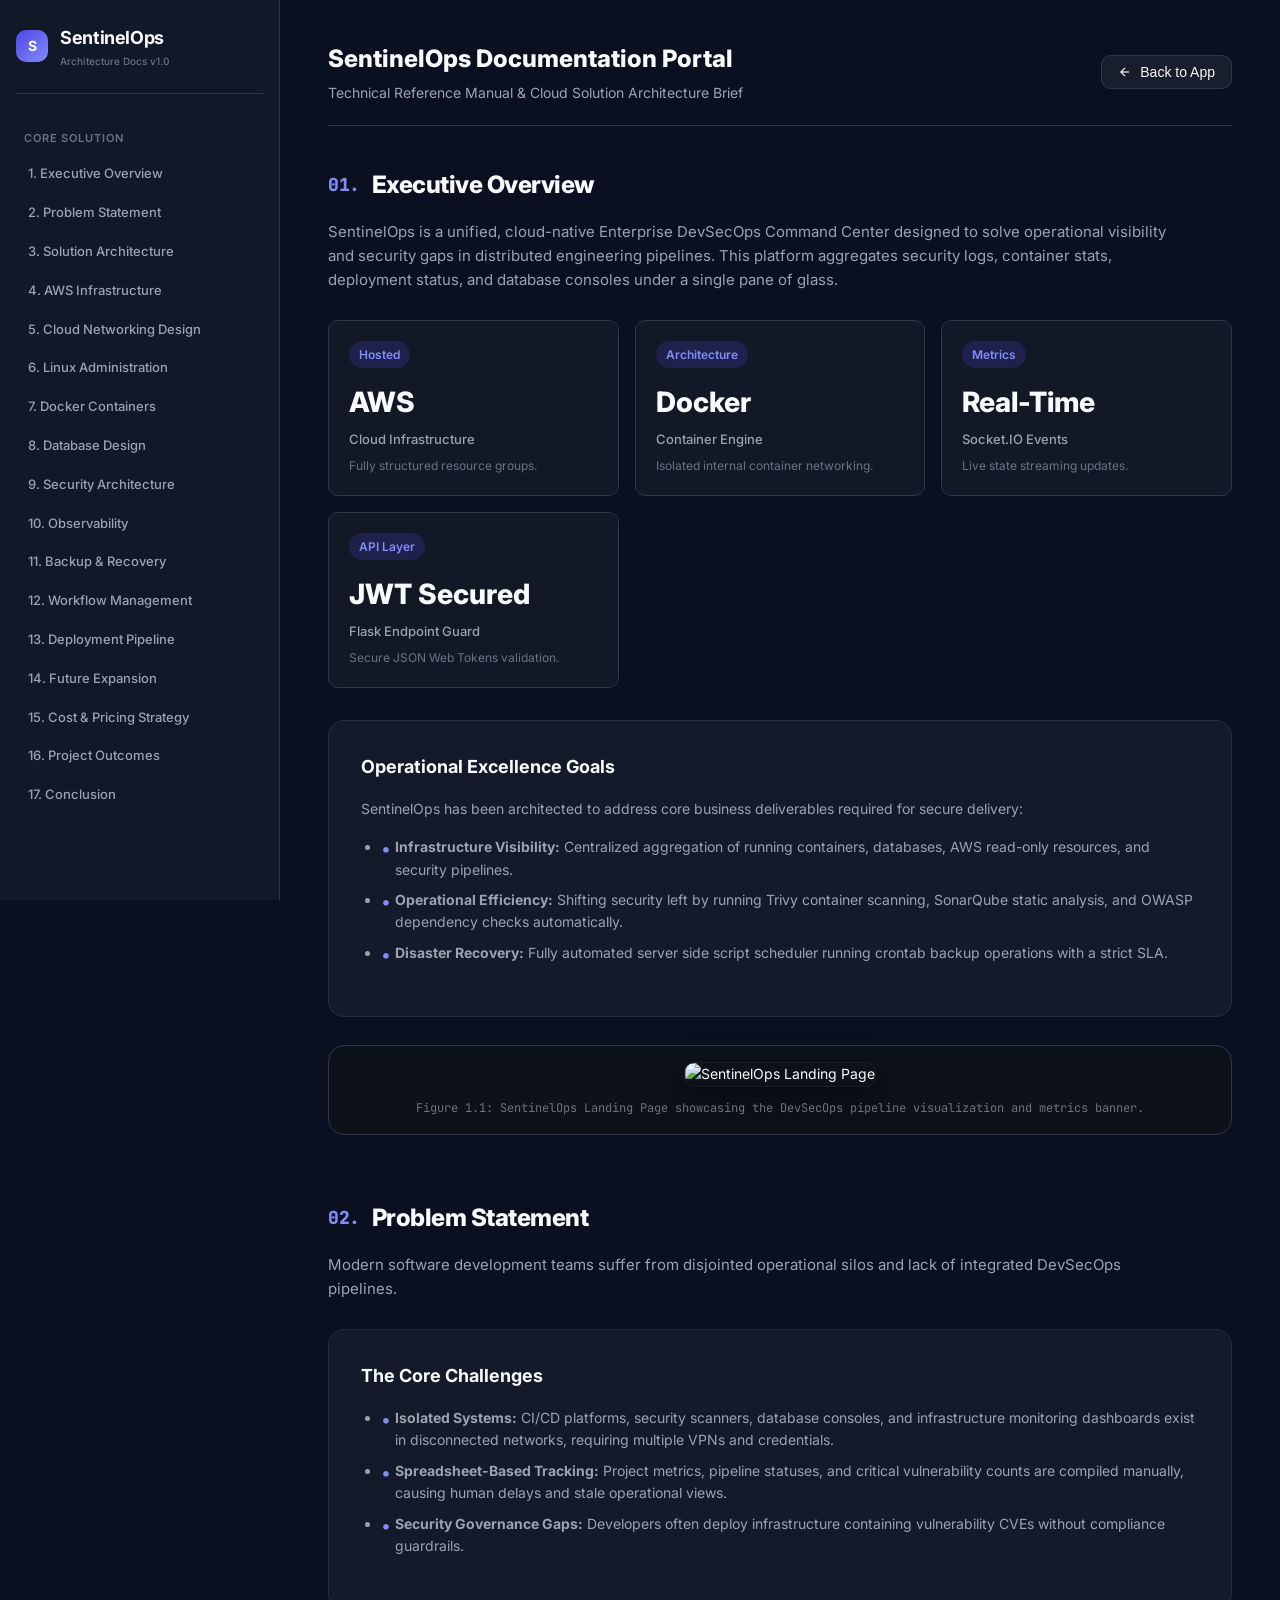
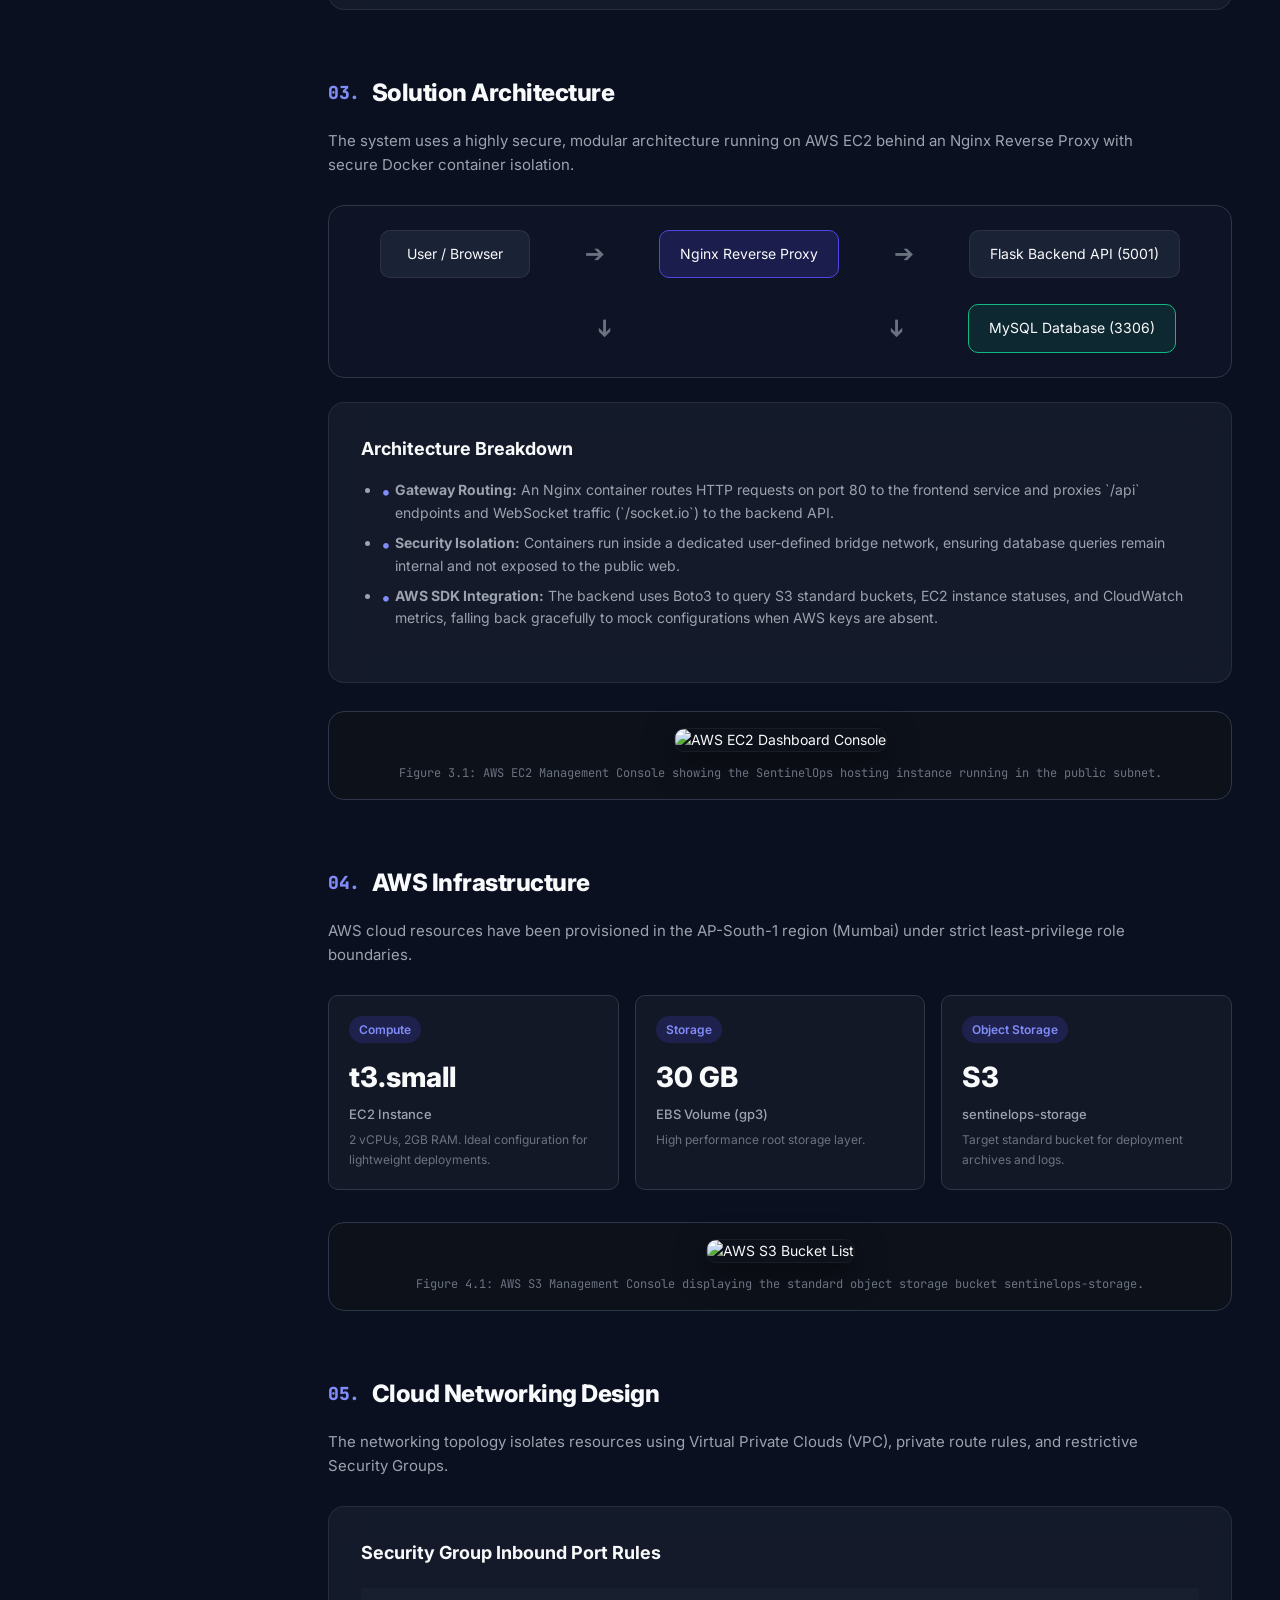
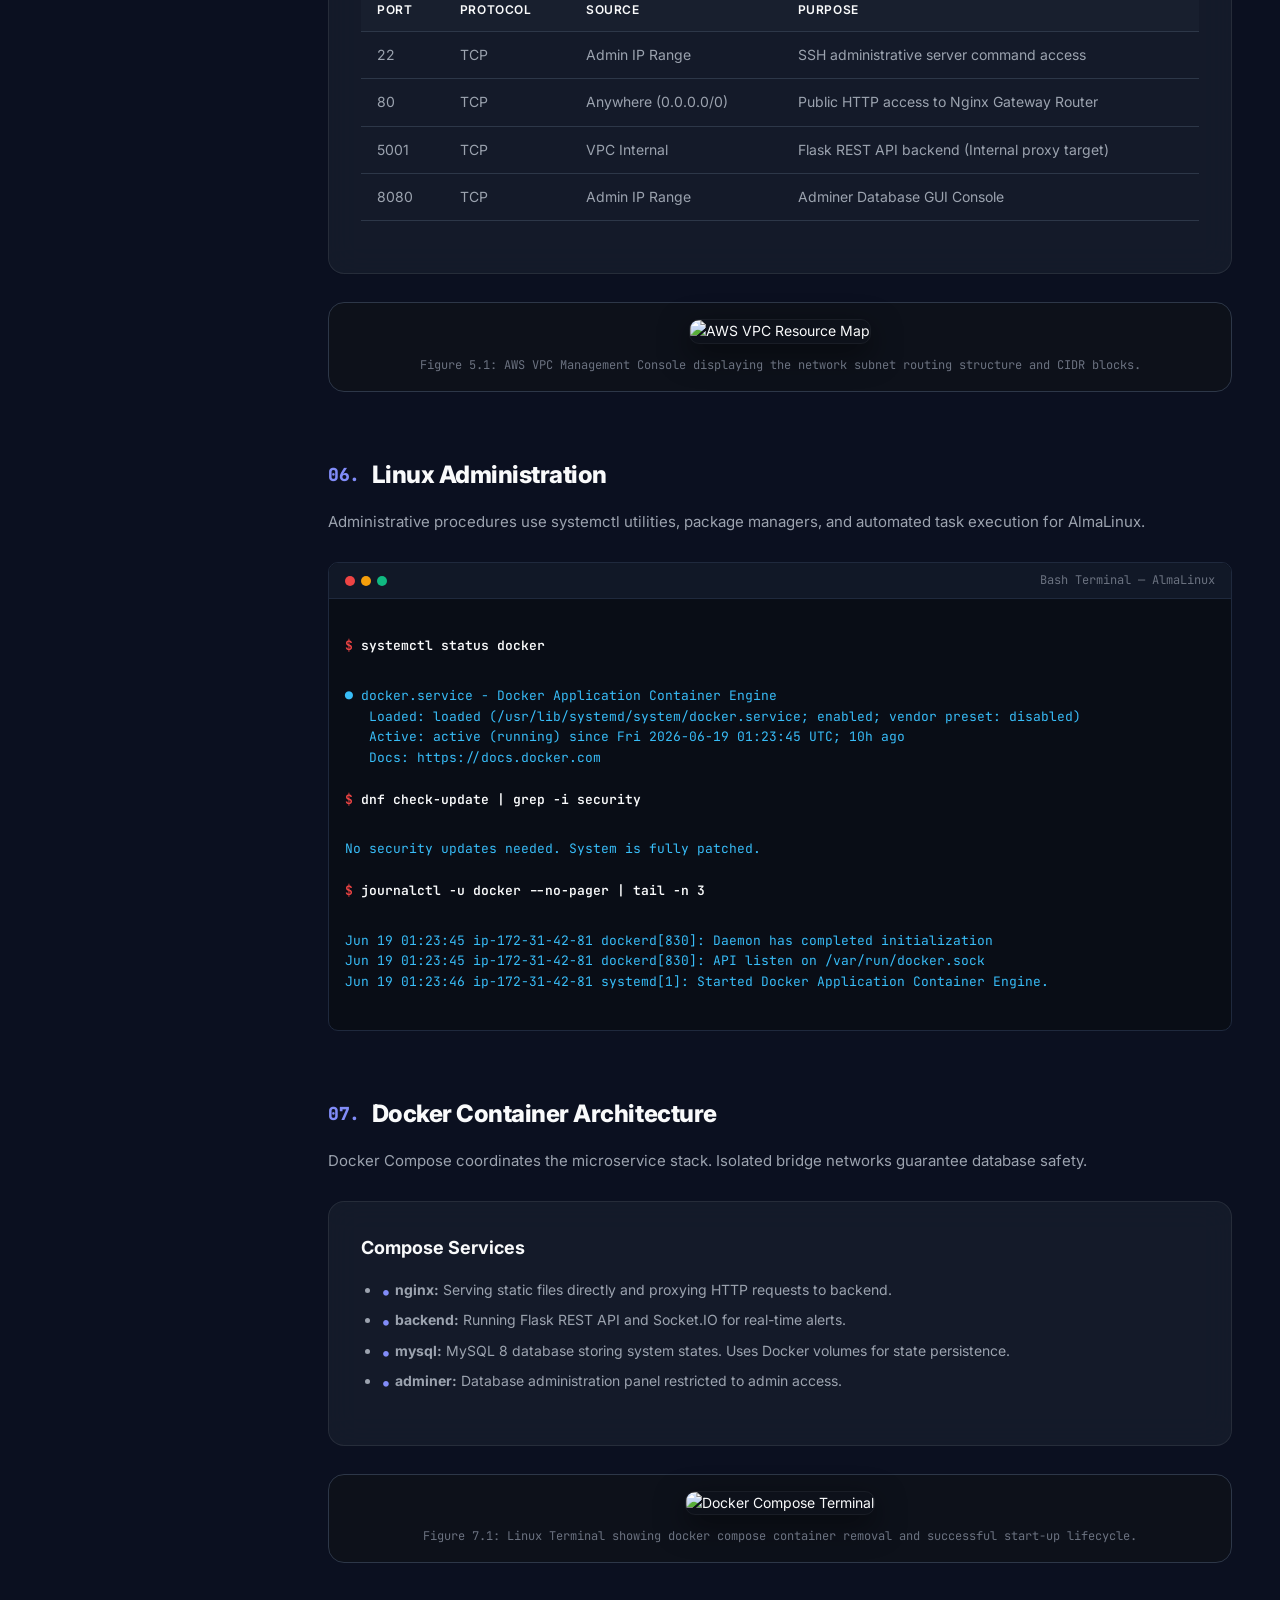
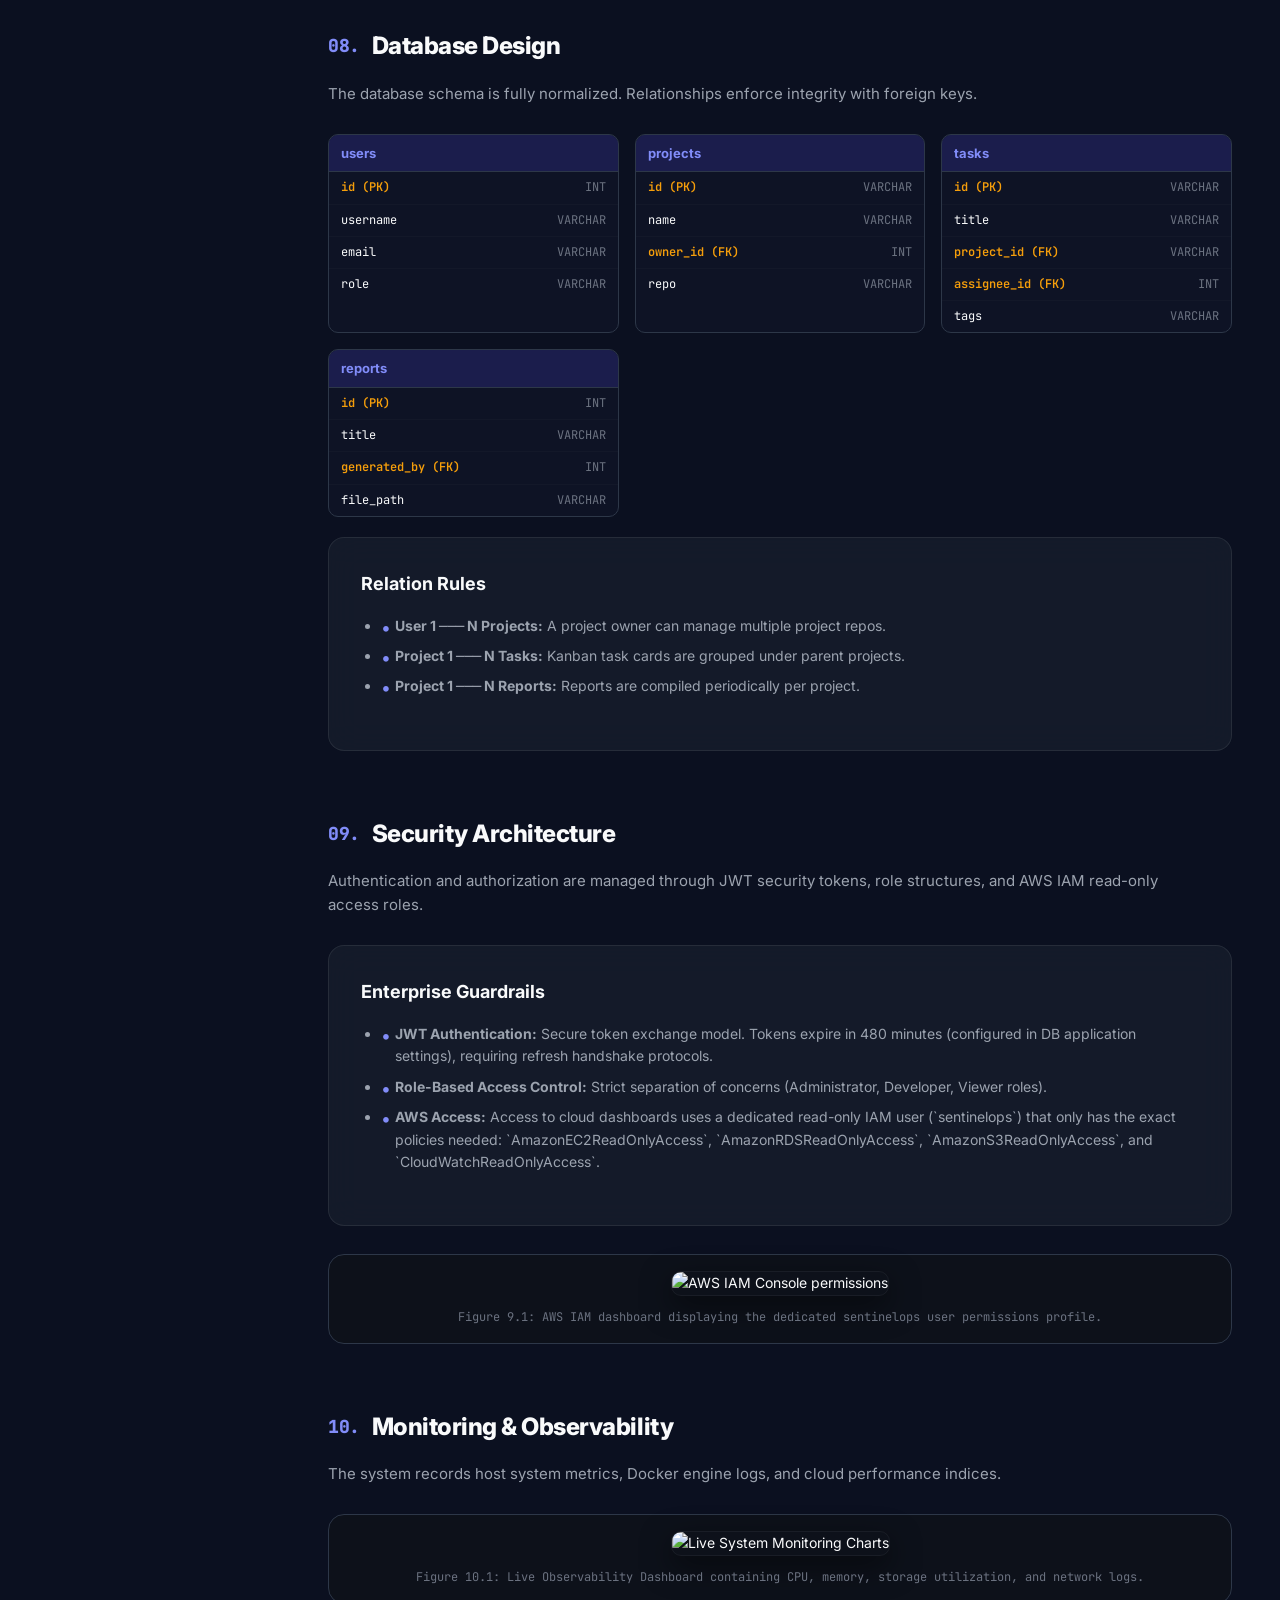
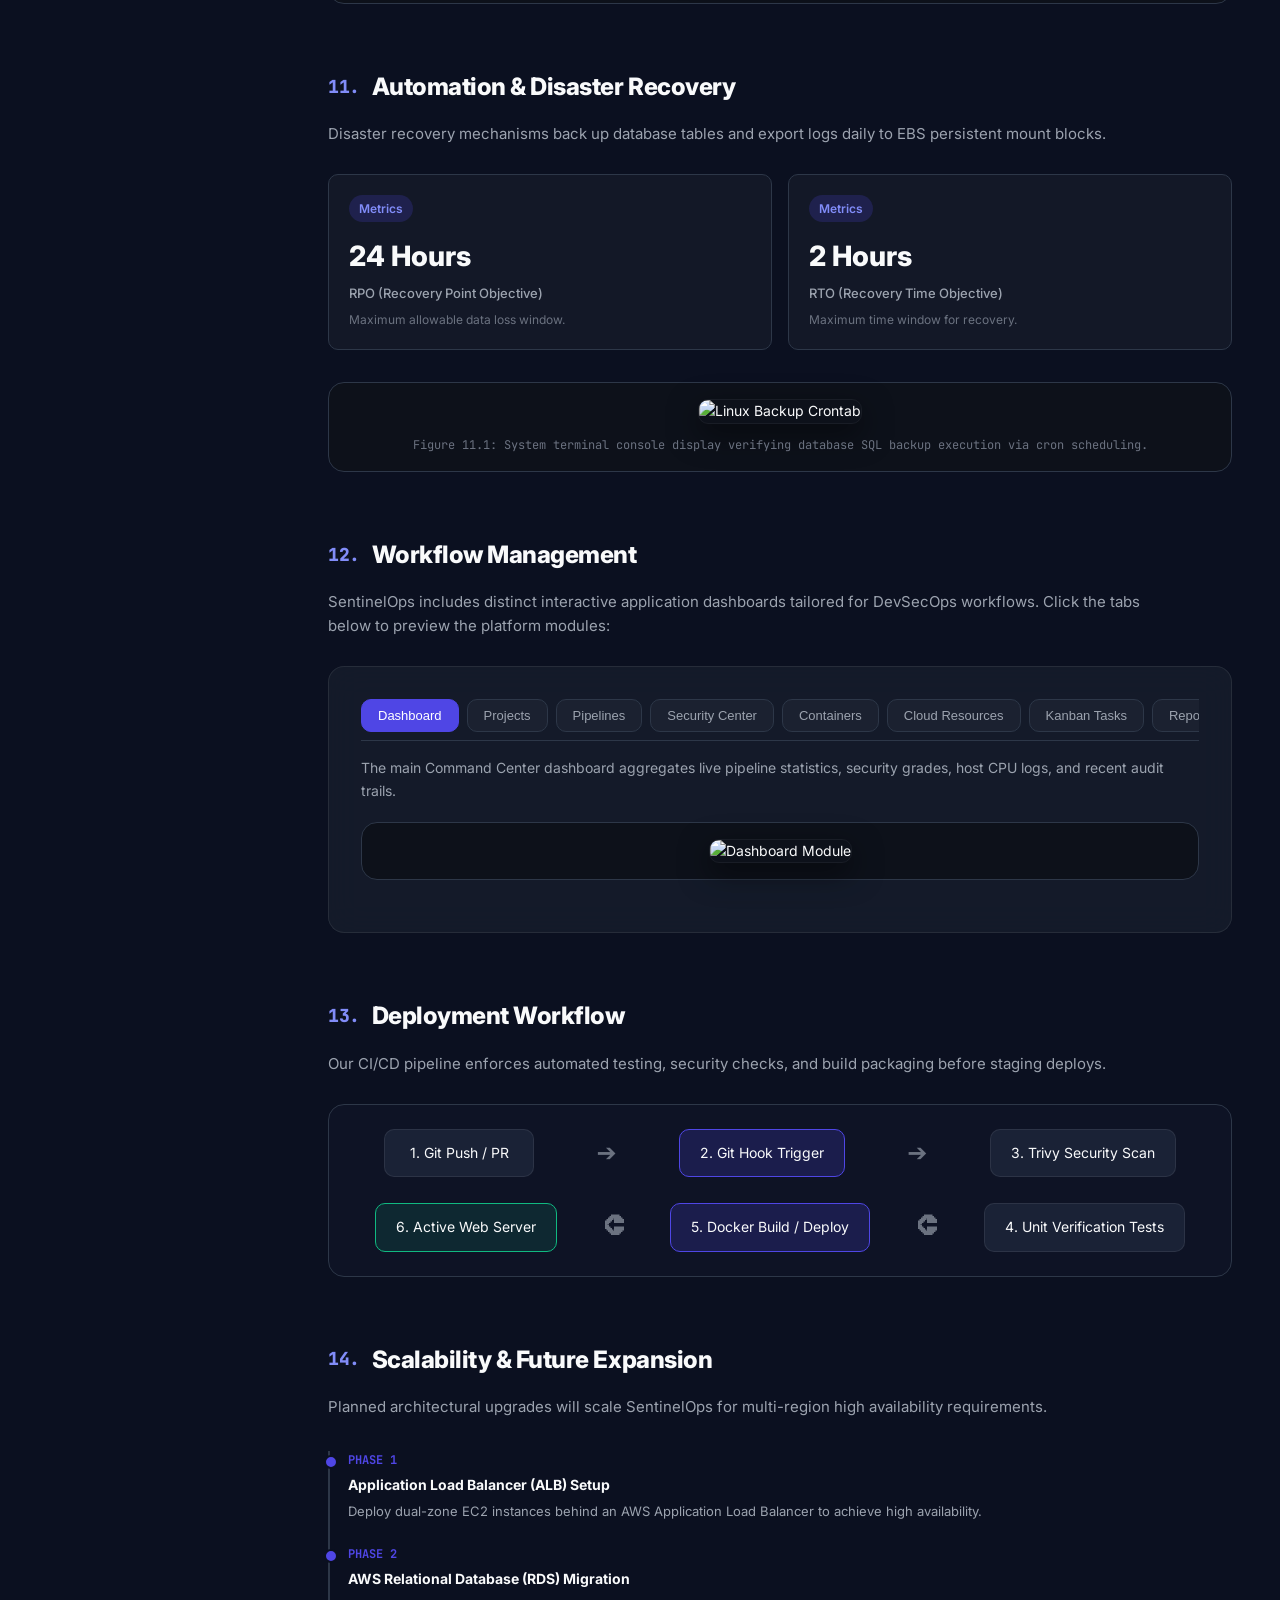
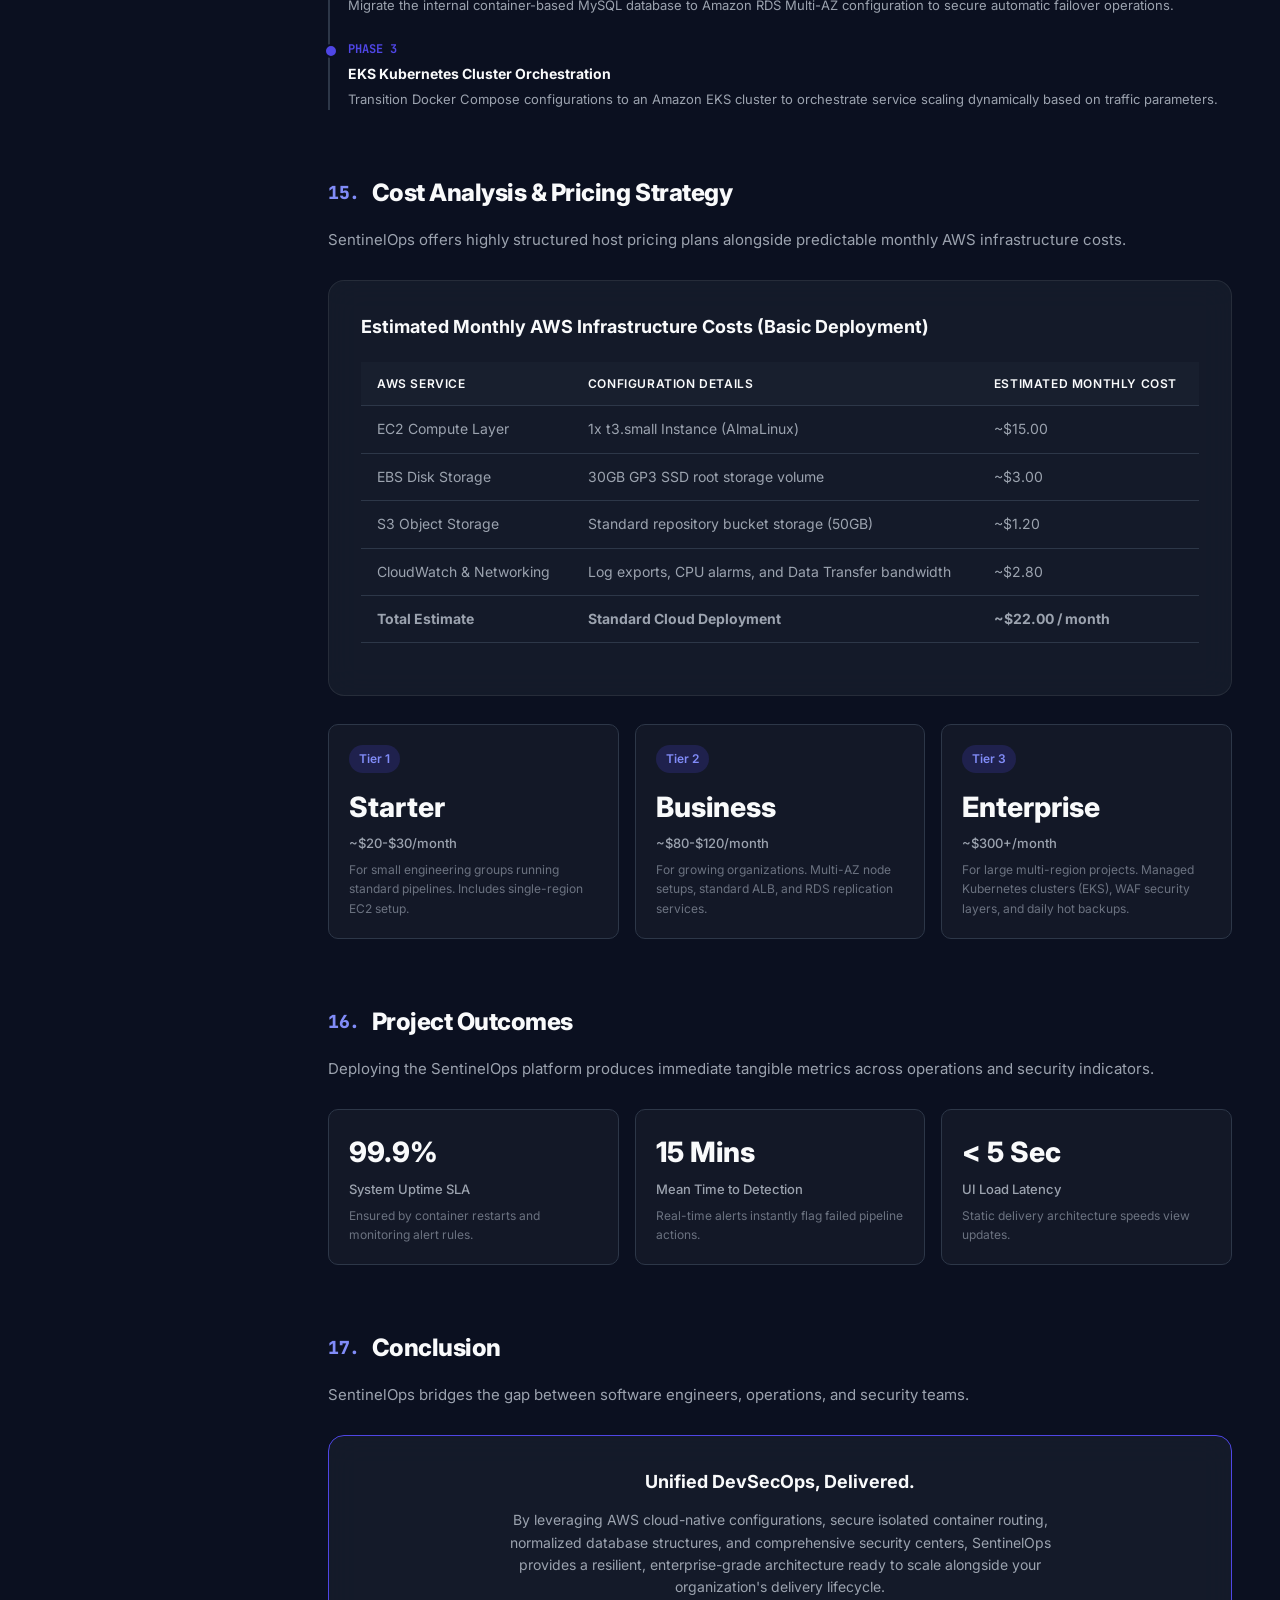
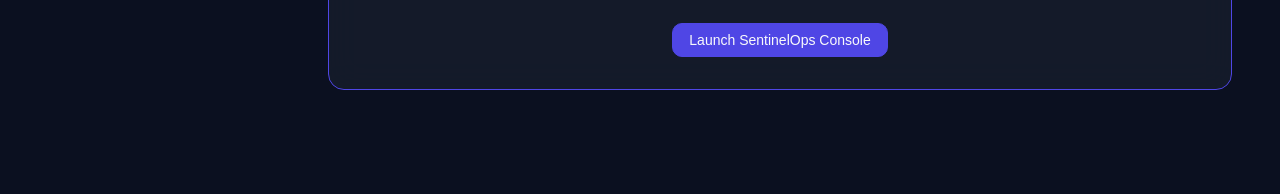
==== frontend/docs.html @ 8d7bf412 "Fix task tags mapping issue, build and link premium solution architecture docs, ignore images" ====
<!DOCTYPE html>
<html lang="en" data-theme="dark">
<head>
  <meta charset="UTF-8">
  <meta name="viewport" content="width=device-width, initial-scale=1.0">
  <title>SentinelOps — DevSecOps Pipeline Cloud Solution Architecture Documentation</title>
  <meta name="description" content="Solution Architecture & Enterprise Documentation Portal for SentinelOps DevSecOps Pipeline Cloud Platform.">
  <link rel="preconnect" href="https://fonts.googleapis.com">
  <link rel="preconnect" href="https://fonts.gstatic.com" crossorigin>
  <link href="https://fonts.googleapis.com/css2?family=Inter:wght@300;400;500;600;700;800&family=JetBrains+Mono:wght@400;500&display=swap" rel="stylesheet">
  <style>
    /* CSS Styling System based on main stylesheet values */
    :root {
      --bg:            #0B1020;
      --surface:       #111827;
      --surface-2:     #1a2236;
      --card:          #1F2937;
      --card-border:   #2d3748;
      --primary:       #4F46E5;
      --primary-hover: #4338CA;
      --primary-glow:  rgba(79,70,229,0.2);
      --success:       #10B981;
      --success-bg:    rgba(16,185,129,0.12);
      --warning:       #F59E0B;
      --warning-bg:    rgba(245,158,11,0.12);
      --danger:        #EF4444;
      --danger-bg:     rgba(239,68,68,0.12);
      --info:          #38BDF8;
      --info-bg:       rgba(56,189,248,0.12);
      --purple:        #A78BFA;
      --purple-bg:     rgba(167,139,250,0.12);
      --text-primary:  #F9FAFB;
      --text-secondary:#9CA3AF;
      --text-muted:    #6B7280;
      --border:        #2d3748;
      --border-light:  #374151;
      --sidebar-w:     280px;
      --radius:        10px;
      --radius-lg:     16px;
      --radius-full:   9999px;
      --ease:          cubic-bezier(0.4,0,0.2,1);
      --font-sans:     'Inter', system-ui, -apple-system, sans-serif;
      --font-mono:     'JetBrains Mono','Fira Code',monospace;
    }

    * { box-sizing: border-box; margin: 0; padding: 0; }
    html { scroll-behavior: smooth; }
    body {
      font-family: var(--font-sans);
      font-size: 14px;
      line-height: 1.6;
      background: var(--bg);
      color: var(--text-primary);
      -webkit-font-smoothing: antialiased;
      overflow-x: hidden;
    }
    a { text-decoration: none; color: inherit; }

    /* Layout structure */
    .docs-container { display: flex; min-height: 100vh; }

    /* Sidebar Navigation */
    .docs-sidebar {
      width: var(--sidebar-w);
      background: var(--surface);
      border-right: 1px solid var(--border);
      position: fixed;
      top: 0; left: 0; bottom: 0;
      overflow-y: auto;
      padding: 24px 16px;
      z-index: 100;
    }
    .brand {
      display: flex;
      align-items: center;
      gap: 12px;
      padding-bottom: 24px;
      border-bottom: 1px solid var(--border);
      margin-bottom: 20px;
    }
    .brand-icon {
      width: 32px; height: 32px;
      background: linear-gradient(135deg, var(--primary), #818CF8);
      border-radius: var(--radius);
      display: flex; align-items: center; justify-content: center;
      color: white; font-weight: 700;
    }
    .brand-title { font-size: 1.125rem; font-weight: 700; letter-spacing: -0.02em; }

    .nav-label {
      font-size: 0.6875rem;
      font-weight: 600;
      text-transform: uppercase;
      letter-spacing: 0.08em;
      color: var(--text-muted);
      padding: 16px 8px 8px;
      display: block;
    }
    .nav-link {
      display: flex;
      align-items: center;
      padding: 8px 12px;
      color: var(--text-secondary);
      font-size: 0.8125rem;
      font-weight: 500;
      border-radius: var(--radius);
      transition: all 0.15s ease;
      margin-bottom: 2px;
    }
    .nav-link:hover {
      background: rgba(255, 255, 255, 0.04);
      color: var(--text-primary);
    }
    .nav-link.active {
      background: var(--primary-glow);
      color: #818CF8;
      font-weight: 600;
    }

    /* Main Content Area */
    .docs-main {
      margin-left: var(--sidebar-w);
      flex: 1;
      min-width: 0;
      padding: 40px 48px;
    }

    /* Header styling */
    .docs-header {
      display: flex;
      justify-content: space-between;
      align-items: center;
      margin-bottom: 40px;
      padding-bottom: 20px;
      border-bottom: 1px solid var(--border);
    }
    .header-info h1 { font-size: 1.5rem; font-weight: 800; }
    .header-info p { color: var(--text-secondary); font-size: 0.875rem; margin-top: 4px; }
    .btn-back {
      display: inline-flex;
      align-items: center;
      gap: 8px;
      background: rgba(255, 255, 255, 0.06);
      border: 1px solid var(--border);
      color: var(--text-primary);
      padding: 8px 16px;
      border-radius: var(--radius);
      font-size: 0.875rem;
      font-weight: 500;
      cursor: pointer;
      transition: all 0.15s;
    }
    .btn-back:hover {
      background: rgba(255, 255, 255, 0.1);
      border-color: var(--border-light);
    }

    /* Documentation Section Panels */
    .docs-section {
      margin-bottom: 64px;
      scroll-margin-top: 24px;
    }
    .section-title {
      font-size: 1.5rem;
      font-weight: 800;
      letter-spacing: -0.02em;
      margin-bottom: 16px;
      display: flex;
      align-items: center;
      gap: 12px;
    }
    .section-num {
      color: #818CF8;
      font-family: var(--font-mono);
      font-size: 1.125rem;
    }
    .section-desc {
      color: var(--text-secondary);
      font-size: 0.9375rem;
      margin-bottom: 28px;
      max-width: 850px;
    }

    /* Glassmorphism Card System */
    .glass-card {
      background: rgba(31, 41, 55, 0.45);
      backdrop-filter: blur(16px);
      -webkit-backdrop-filter: blur(16px);
      border: 1px solid rgba(255, 255, 255, 0.08);
      border-radius: var(--radius-lg);
      padding: 32px;
      margin-bottom: 28px;
    }
    .glass-card h3 { font-size: 1.125rem; font-weight: 700; margin-bottom: 16px; color: var(--text-primary); }

    /* KPI Grid */
    .kpi-grid {
      display: grid;
      grid-template-columns: repeat(auto-fit, minmax(220px, 1fr));
      gap: 16px;
      margin-bottom: 32px;
    }
    .kpi-card {
      background: rgba(255, 255, 255, 0.03);
      border: 1px solid var(--border);
      border-radius: var(--radius);
      padding: 20px;
      text-align: left;
    }
    .kpi-value { font-size: 1.75rem; font-weight: 800; color: var(--text-primary); }
    .kpi-label { font-size: 0.8125rem; color: var(--text-secondary); margin-top: 4px; font-weight: 500; }
    .kpi-desc { font-size: 0.75rem; color: var(--text-muted); margin-top: 6px; }

    /* KPI Pill Dot */
    .kpi-badge {
      display: inline-flex;
      align-items: center;
      gap: 6px;
      font-size: 0.75rem;
      font-weight: 600;
      color: #818CF8;
      background: var(--primary-glow);
      padding: 4px 10px;
      border-radius: var(--radius-full);
      margin-bottom: 12px;
    }

    /* Image Display container */
    .img-container {
      background: #0D111A;
      border: 1px solid var(--border);
      border-radius: var(--radius-lg);
      padding: 16px;
      margin: 20px 0;
      text-align: center;
      position: relative;
    }
    .img-container img {
      max-width: 100%;
      height: auto;
      border-radius: var(--radius);
      border: 1px solid rgba(255, 255, 255, 0.05);
      box-shadow: 0 10px 30px rgba(0,0,0,0.5);
    }
    .img-caption {
      font-size: 0.75rem;
      color: var(--text-muted);
      margin-top: 12px;
      font-family: var(--font-mono);
      display: flex;
      justify-content: center;
      align-items: center;
      gap: 6px;
    }

    /* Architecture Visual Blocks */
    .arch-flow-diagram {
      display: flex;
      flex-direction: column;
      gap: 16px;
      background: #0E1325;
      padding: 24px;
      border-radius: var(--radius-lg);
      border: 1px solid var(--border);
      margin-bottom: 24px;
    }
    .flow-row {
      display: flex;
      align-items: center;
      justify-content: space-around;
      position: relative;
    }
    .flow-box {
      background: var(--surface-2);
      border: 1px solid rgba(255,255,255,0.08);
      border-radius: var(--radius);
      padding: 12px 20px;
      text-align: center;
      min-width: 150px;
      box-shadow: var(--shadow);
    }
    .flow-box.accent {
      border-color: var(--primary);
      background: var(--primary-glow);
    }
    .flow-box.success {
      border-color: var(--success);
      background: var(--success-bg);
    }
    .flow-arrow {
      color: var(--text-muted);
      font-size: 1.5rem;
      font-weight: 700;
    }

    /* Terminal-style Cards */
    .terminal-card {
      background: #090D16;
      border: 1px solid #1f293d;
      border-radius: var(--radius);
      overflow: hidden;
      margin-bottom: 20px;
      font-family: var(--font-mono);
    }
    .terminal-header {
      background: #111827;
      padding: 8px 16px;
      display: flex;
      align-items: center;
      justify-content: space-between;
      border-bottom: 1px solid #1f293d;
    }
    .terminal-dots { display: flex; gap: 6px; }
    .terminal-dot { width: 10px; height: 10px; border-radius: 50%; }
    .dot-red { background: #EF4444; }
    .dot-yellow { background: #F59E0B; }
    .dot-green { background: #10B981; }
    .terminal-title { font-size: 0.75rem; color: var(--text-muted); }
    .terminal-body {
      padding: 16px;
      font-size: 0.8125rem;
      color: #38BDF8;
      overflow-x: auto;
      white-space: pre-wrap;
    }
    .terminal-cmd { color: #F9FAFB; font-weight: 600; margin-bottom: 8px; display: block; }
    .terminal-cmd::before { content: "$ "; color: #EF4444; }

    /* Tables */
    .docs-table {
      width: 100%;
      border-collapse: collapse;
      margin: 20px 0;
      font-size: 0.875rem;
    }
    .docs-table th, .docs-table td {
      padding: 12px 16px;
      text-align: left;
      border-bottom: 1px solid var(--border);
    }
    .docs-table th {
      background: rgba(255,255,255,0.02);
      color: var(--text-primary);
      font-weight: 600;
      text-transform: uppercase;
      font-size: 0.75rem;
      letter-spacing: 0.05em;
    }
    .docs-table td { color: var(--text-secondary); }
    .docs-table tr:hover { background: rgba(255,255,255,0.02); }

    /* Highlights & Lists */
    .highlight-list {
      margin-left: 20px;
      margin-bottom: 20px;
    }
    .highlight-list li {
      margin-bottom: 8px;
      position: relative;
      padding-left: 14px;
      color: var(--text-secondary);
    }
    .highlight-list li::before {
      content: "•";
      color: #818CF8;
      font-size: 1.125rem;
      position: absolute;
      left: 0; top: -1px;
    }

    /* Modules Carousel / Tab Showcase */
    .module-selector {
      display: flex;
      gap: 8px;
      overflow-x: auto;
      padding-bottom: 8px;
      margin-bottom: 16px;
      border-bottom: 1px solid var(--border);
    }
    .module-tab {
      padding: 8px 16px;
      background: rgba(255,255,255,0.03);
      border: 1px solid var(--border);
      border-radius: var(--radius);
      color: var(--text-secondary);
      font-size: 0.8125rem;
      font-weight: 500;
      cursor: pointer;
      white-space: nowrap;
      transition: all 0.15s;
    }
    .module-tab:hover {
      background: rgba(255,255,255,0.06);
      color: var(--text-primary);
    }
    .module-tab.active {
      background: var(--primary);
      color: white;
      border-color: var(--primary);
    }
    .module-view { display: none; }
    .module-view.active { display: block; }

    /* Interactive DB schema elements */
    .db-schema-grid {
      display: grid;
      grid-template-columns: repeat(auto-fit, minmax(220px, 1fr));
      gap: 16px;
      margin: 20px 0;
    }
    .db-table-box {
      background: #0E1325;
      border: 1px solid var(--border);
      border-radius: var(--radius);
      overflow: hidden;
    }
    .db-table-header {
      background: var(--primary-glow);
      padding: 8px 12px;
      font-weight: 700;
      font-size: 0.8125rem;
      border-bottom: 1px solid var(--border);
      color: #818CF8;
    }
    .db-table-field {
      padding: 6px 12px;
      display: flex;
      justify-content: space-between;
      font-size: 0.75rem;
      border-bottom: 1px solid rgba(255, 255, 255, 0.02);
      font-family: var(--font-mono);
    }
    .db-table-field:last-child { border-bottom: none; }
    .db-type { color: var(--text-muted); }
    .db-key { color: var(--warning); font-weight: 600; }

    /* Responsive */
    @media (max-width: 1024px) {
      .docs-sidebar { transform: translateX(-100%); transition: transform 0.3s; }
      .docs-sidebar.active { transform: translateX(0); }
      .docs-main { margin-left: 0; padding: 24px; }
      #mobile-nav-toggle { display: block !important; }
    }

    #mobile-nav-toggle {
      display: none;
      position: fixed;
      bottom: 20px; right: 20px;
      width: 50px; height: 50px;
      border-radius: 50%;
      background: var(--primary);
      color: white;
      box-shadow: 0 4px 16px rgba(0,0,0,0.5);
      z-index: 1000;
      border: none;
      font-size: 1.5rem;
      cursor: pointer;
    }

    /* Roadmap CSS Timeline */
    .timeline {
      position: relative;
      margin: 32px 0;
      padding-left: 20px;
    }
    .timeline::before {
      content: '';
      position: absolute;
      left: 0; top: 0; bottom: 0;
      width: 2px;
      background: var(--border);
    }
    .timeline-item {
      position: relative;
      margin-bottom: 24px;
    }
    .timeline-item::before {
      content: '';
      position: absolute;
      left: -24px; top: 4px;
      width: 10px; height: 10px;
      border-radius: 50%;
      background: var(--primary);
      border: 2px solid var(--bg);
    }
    .timeline-date {
      font-size: 0.75rem;
      font-weight: 700;
      color: var(--primary);
      text-transform: uppercase;
      margin-bottom: 4px;
      font-family: var(--font-mono);
    }
    .timeline-content h4 { font-size: 0.875rem; font-weight: 700; color: var(--text-primary); }
    .timeline-content p { font-size: 0.8125rem; color: var(--text-secondary); margin-top: 4px; }

  </style>
</head>
<body>

<button id="mobile-nav-toggle" onclick="toggleSidebar()">☰</button>

<div class="docs-container">
  
  <!-- SIDEBAR NAVIGATION -->
  <aside class="docs-sidebar" id="sidebar">
    <div class="brand">
      <div class="brand-icon">S</div>
      <div>
        <div class="brand-title">SentinelOps</div>
        <div style="font-size: 0.625rem; color: var(--text-muted); font-weight: 500;">Architecture Docs v1.0</div>
      </div>
    </div>
    
    <span class="nav-label">Core Solution</span>
    <nav>
      <a href="#overview" class="nav-link active" onclick="setActive(this)">1. Executive Overview</a>
      <a href="#problem" class="nav-link" onclick="setActive(this)">2. Problem Statement</a>
      <a href="#architecture" class="nav-link" onclick="setActive(this)">3. Solution Architecture</a>
      <a href="#aws-infra" class="nav-link" onclick="setActive(this)">4. AWS Infrastructure</a>
      <a href="#networking" class="nav-link" onclick="setActive(this)">5. Cloud Networking Design</a>
      <a href="#linux" class="nav-link" onclick="setActive(this)">6. Linux Administration</a>
      <a href="#docker" class="nav-link" onclick="setActive(this)">7. Docker Containers</a>
      <a href="#database" class="nav-link" onclick="setActive(this)">8. Database Design</a>
      <a href="#security" class="nav-link" onclick="setActive(this)">9. Security Architecture</a>
      <a href="#monitoring" class="nav-link" onclick="setActive(this)">10. Observability</a>
      <a href="#disaster-recovery" class="nav-link" onclick="setActive(this)">11. Backup & Recovery</a>
      <a href="#workflows" class="nav-link" onclick="setActive(this)">12. Workflow Management</a>
      <a href="#deployment" class="nav-link" onclick="setActive(this)">13. Deployment Pipeline</a>
      <a href="#scalability" class="nav-link" onclick="setActive(this)">14. Future Expansion</a>
      <a href="#costs" class="nav-link" onclick="setActive(this)">15. Cost & Pricing Strategy</a>
      <a href="#outcomes" class="nav-link" onclick="setActive(this)">16. Project Outcomes</a>
      <a href="#conclusion" class="nav-link" onclick="setActive(this)">17. Conclusion</a>
    </nav>
  </aside>

  <!-- MAIN DOCUMENTATION -->
  <main class="docs-main">
    
    <header class="docs-header">
      <div class="header-info">
        <h1>SentinelOps Documentation Portal</h1>
        <p>Technical Reference Manual & Cloud Solution Architecture Brief</p>
      </div>
      <button class="btn-back" onclick="window.location.href='index.html'">
        <svg width="14" height="14" viewBox="0 0 24 24" fill="none" stroke="currentColor" stroke-width="2">
          <line x1="19" y1="12" x2="5" y2="12"></line>
          <polyline points="12 19 5 12 12 5"></polyline>
        </svg>
        Back to App
      </button>
    </header>

    <!-- SECTION 1: EXECUTIVE OVERVIEW -->
    <section id="overview" class="docs-section">
      <h2 class="section-title"><span class="section-num">01.</span> Executive Overview</h2>
      <p class="section-desc">
        SentinelOps is a unified, cloud-native Enterprise DevSecOps Command Center designed to solve operational visibility and security gaps in distributed engineering pipelines. This platform aggregates security logs, container stats, deployment status, and database consoles under a single pane of glass.
      </p>
      
      <div class="kpi-grid">
        <div class="kpi-card">
          <div class="kpi-badge">Hosted</div>
          <div class="kpi-value">AWS</div>
          <div class="kpi-label">Cloud Infrastructure</div>
          <div class="kpi-desc">Fully structured resource groups.</div>
        </div>
        <div class="kpi-card">
          <div class="kpi-badge">Architecture</div>
          <div class="kpi-value">Docker</div>
          <div class="kpi-label">Container Engine</div>
          <div class="kpi-desc">Isolated internal container networking.</div>
        </div>
        <div class="kpi-card">
          <div class="kpi-badge">Metrics</div>
          <div class="kpi-value">Real-Time</div>
          <div class="kpi-label">Socket.IO Events</div>
          <div class="kpi-desc">Live state streaming updates.</div>
        </div>
        <div class="kpi-card">
          <div class="kpi-badge">API Layer</div>
          <div class="kpi-value">JWT Secured</div>
          <div class="kpi-label">Flask Endpoint Guard</div>
          <div class="kpi-desc">Secure JSON Web Tokens validation.</div>
        </div>
      </div>

      <div class="glass-card">
        <h3>Operational Excellence Goals</h3>
        <p style="color: var(--text-secondary); margin-bottom: 16px;">
          SentinelOps has been architected to address core business deliverables required for secure delivery:
        </p>
        <ul class="highlight-list">
          <li><strong>Infrastructure Visibility:</strong> Centralized aggregation of running containers, databases, AWS read-only resources, and security pipelines.</li>
          <li><strong>Operational Efficiency:</strong> Shifting security left by running Trivy container scanning, SonarQube static analysis, and OWASP dependency checks automatically.</li>
          <li><strong>Disaster Recovery:</strong> Fully automated server side script scheduler running crontab backup operations with a strict SLA.</li>
        </ul>
      </div>

      <div class="img-container">
        <img src="images/01_landing_page.png" alt="SentinelOps Landing Page">
        <div class="img-caption">Figure 1.1: SentinelOps Landing Page showcasing the DevSecOps pipeline visualization and metrics banner.</div>
      </div>
    </section>

    <!-- SECTION 2: PROBLEM STATEMENT -->
    <section id="problem" class="docs-section">
      <h2 class="section-title"><span class="section-num">02.</span> Problem Statement</h2>
      <p class="section-desc">
        Modern software development teams suffer from disjointed operational silos and lack of integrated DevSecOps pipelines.
      </p>
      
      <div class="glass-card">
        <h3>The Core Challenges</h3>
        <ul class="highlight-list">
          <li><strong>Isolated Systems:</strong> CI/CD platforms, security scanners, database consoles, and infrastructure monitoring dashboards exist in disconnected networks, requiring multiple VPNs and credentials.</li>
          <li><strong>Spreadsheet-Based Tracking:</strong> Project metrics, pipeline statuses, and critical vulnerability counts are compiled manually, causing human delays and stale operational views.</li>
          <li><strong>Security Governance Gaps:</strong> Developers often deploy infrastructure containing vulnerability CVEs without compliance guardrails.</li>
        </ul>
      </div>
    </section>

    <!-- SECTION 3: SOLUTION ARCHITECTURE -->
    <section id="architecture" class="docs-section">
      <h2 class="section-title"><span class="section-num">03.</span> Solution Architecture</h2>
      <p class="section-desc">
        The system uses a highly secure, modular architecture running on AWS EC2 behind an Nginx Reverse Proxy with secure Docker container isolation.
      </p>

      <div class="arch-flow-diagram">
        <div class="flow-row">
          <div class="flow-box">User / Browser</div>
          <div class="flow-arrow">➔</div>
          <div class="flow-box accent">Nginx Reverse Proxy</div>
          <div class="flow-arrow">➔</div>
          <div class="flow-box">Flask Backend API (5001)</div>
        </div>
        <div class="flow-row" style="margin-top: 10px;">
          <div style="width: 150px;"></div>
          <div class="flow-arrow" style="transform: rotate(90deg);">➔</div>
          <div style="width: 150px;"></div>
          <div class="flow-arrow" style="transform: rotate(90deg);">➔</div>
          <div class="flow-box success">MySQL Database (3306)</div>
        </div>
      </div>

      <div class="glass-card">
        <h3>Architecture Breakdown</h3>
        <ul class="highlight-list">
          <li><strong>Gateway Routing:</strong> An Nginx container routes HTTP requests on port 80 to the frontend service and proxies `/api` endpoints and WebSocket traffic (`/socket.io`) to the backend API.</li>
          <li><strong>Security Isolation:</strong> Containers run inside a dedicated user-defined bridge network, ensuring database queries remain internal and not exposed to the public web.</li>
          <li><strong>AWS SDK Integration:</strong> The backend uses Boto3 to query S3 standard buckets, EC2 instance statuses, and CloudWatch metrics, falling back gracefully to mock configurations when AWS keys are absent.</li>
        </ul>
      </div>

      <div class="img-container">
        <img src="images/19_aws_ec2_instance.png" alt="AWS EC2 Dashboard Console">
        <div class="img-caption">Figure 3.1: AWS EC2 Management Console showing the SentinelOps hosting instance running in the public subnet.</div>
      </div>
    </section>

    <!-- SECTION 4: AWS INFRASTRUCTURE -->
    <section id="aws-infra" class="docs-section">
      <h2 class="section-title"><span class="section-num">04.</span> AWS Infrastructure</h2>
      <p class="section-desc">
        AWS cloud resources have been provisioned in the AP-South-1 region (Mumbai) under strict least-privilege role boundaries.
      </p>

      <div class="kpi-grid">
        <div class="kpi-card">
          <div class="kpi-badge">Compute</div>
          <div class="kpi-value">t3.small</div>
          <div class="kpi-label">EC2 Instance</div>
          <div class="kpi-desc">2 vCPUs, 2GB RAM. Ideal configuration for lightweight deployments.</div>
        </div>
        <div class="kpi-card">
          <div class="kpi-badge">Storage</div>
          <div class="kpi-value">30 GB</div>
          <div class="kpi-label">EBS Volume (gp3)</div>
          <div class="kpi-desc">High performance root storage layer.</div>
        </div>
        <div class="kpi-card">
          <div class="kpi-badge">Object Storage</div>
          <div class="kpi-value">S3</div>
          <div class="kpi-label">sentinelops-storage</div>
          <div class="kpi-desc">Target standard bucket for deployment archives and logs.</div>
        </div>
      </div>

      <div class="img-container">
        <img src="images/21_aws_s3_bucket.png" alt="AWS S3 Bucket List">
        <div class="img-caption">Figure 4.1: AWS S3 Management Console displaying the standard object storage bucket sentinelops-storage.</div>
      </div>
    </section>

    <!-- SECTION 5: CLOUD NETWORKING DESIGN -->
    <section id="networking" class="docs-section">
      <h2 class="section-title"><span class="section-num">05.</span> Cloud Networking Design</h2>
      <p class="section-desc">
        The networking topology isolates resources using Virtual Private Clouds (VPC), private route rules, and restrictive Security Groups.
      </p>

      <div class="glass-card">
        <h3>Security Group Inbound Port Rules</h3>
        <table class="docs-table">
          <thead>
            <tr>
              <th>Port</th>
              <th>Protocol</th>
              <th>Source</th>
              <th>Purpose</th>
            </tr>
          </thead>
          <tbody>
            <tr>
              <td>22</td>
              <td>TCP</td>
              <td>Admin IP Range</td>
              <td>SSH administrative server command access</td>
            </tr>
            <tr>
              <td>80</td>
              <td>TCP</td>
              <td>Anywhere (0.0.0.0/0)</td>
              <td>Public HTTP access to Nginx Gateway Router</td>
            </tr>
            <tr>
              <td>5001</td>
              <td>TCP</td>
              <td>VPC Internal</td>
              <td>Flask REST API backend (Internal proxy target)</td>
            </tr>
            <tr>
              <td>8080</td>
              <td>TCP</td>
              <td>Admin IP Range</td>
              <td>Adminer Database GUI Console</td>
            </tr>
          </tbody>
        </table>
      </div>

      <div class="img-container">
        <img src="images/22_aws_vpc_config.png" alt="AWS VPC Resource Map">
        <div class="img-caption">Figure 5.1: AWS VPC Management Console displaying the network subnet routing structure and CIDR blocks.</div>
      </div>
    </section>

    <!-- SECTION 6: LINUX ADMINISTRATION -->
    <section id="linux" class="docs-section">
      <h2 class="section-title"><span class="section-num">06.</span> Linux Administration</h2>
      <p class="section-desc">
        Administrative procedures use systemctl utilities, package managers, and automated task execution for AlmaLinux.
      </p>

      <div class="terminal-card">
        <div class="terminal-header">
          <div class="terminal-dots">
            <span class="terminal-dot dot-red"></span>
            <span class="terminal-dot dot-yellow"></span>
            <span class="terminal-dot dot-green"></span>
          </div>
          <span class="terminal-title">Bash Terminal — AlmaLinux</span>
        </div>
        <div class="terminal-body">
<span class="terminal-cmd">systemctl status docker</span>
● docker.service - Docker Application Container Engine
   Loaded: loaded (/usr/lib/systemd/system/docker.service; enabled; vendor preset: disabled)
   Active: active (running) since Fri 2026-06-19 01:23:45 UTC; 10h ago
   Docs: https://docs.docker.com

<span class="terminal-cmd">dnf check-update | grep -i security</span>
No security updates needed. System is fully patched.

<span class="terminal-cmd">journalctl -u docker --no-pager | tail -n 3</span>
Jun 19 01:23:45 ip-172-31-42-81 dockerd[830]: Daemon has completed initialization
Jun 19 01:23:45 ip-172-31-42-81 dockerd[830]: API listen on /var/run/docker.sock
Jun 19 01:23:46 ip-172-31-42-81 systemd[1]: Started Docker Application Container Engine.
        </div>
      </div>
    </section>

    <!-- SECTION 7: DOCKER CONTAINER ARCHITECTURE -->
    <section id="docker" class="docs-section">
      <h2 class="section-title"><span class="section-num">07.</span> Docker Container Architecture</h2>
      <p class="section-desc">
        Docker Compose coordinates the microservice stack. Isolated bridge networks guarantee database safety.
      </p>

      <div class="glass-card">
        <h3>Compose Services</h3>
        <ul class="highlight-list">
          <li><strong>nginx:</strong> Serving static files directly and proxying HTTP requests to backend.</li>
          <li><strong>backend:</strong> Running Flask REST API and Socket.IO for real-time alerts.</li>
          <li><strong>mysql:</strong> MySQL 8 database storing system states. Uses Docker volumes for state persistence.</li>
          <li><strong>adminer:</strong> Database administration panel restricted to admin access.</li>
        </ul>
      </div>

      <div class="img-container">
        <img src="images/18_docker_compose_terminal.png" alt="Docker Compose Terminal">
        <div class="img-caption">Figure 7.1: Linux Terminal showing docker compose container removal and successful start-up lifecycle.</div>
      </div>
    </section>

    <!-- SECTION 8: DATABASE ARCHITECTURE -->
    <section id="database" class="docs-section">
      <h2 class="section-title"><span class="section-num">08.</span> Database Design</h2>
      <p class="section-desc">
        The database schema is fully normalized. Relationships enforce integrity with foreign keys.
      </p>

      <div class="db-schema-grid">
        <div class="db-table-box">
          <div class="db-table-header">users</div>
          <div class="db-table-field"><span class="db-key">id (PK)</span> <span class="db-type">INT</span></div>
          <div class="db-table-field">username <span class="db-type">VARCHAR</span></div>
          <div class="db-table-field">email <span class="db-type">VARCHAR</span></div>
          <div class="db-table-field">role <span class="db-type">VARCHAR</span></div>
        </div>
        <div class="db-table-box">
          <div class="db-table-header">projects</div>
          <div class="db-table-field"><span class="db-key">id (PK)</span> <span class="db-type">VARCHAR</span></div>
          <div class="db-table-field">name <span class="db-type">VARCHAR</span></div>
          <div class="db-table-field"><span class="db-key">owner_id (FK)</span> <span class="db-type">INT</span></div>
          <div class="db-table-field">repo <span class="db-type">VARCHAR</span></div>
        </div>
        <div class="db-table-box">
          <div class="db-table-header">tasks</div>
          <div class="db-table-field"><span class="db-key">id (PK)</span> <span class="db-type">VARCHAR</span></div>
          <div class="db-table-field">title <span class="db-type">VARCHAR</span></div>
          <div class="db-table-field"><span class="db-key">project_id (FK)</span> <span class="db-type">VARCHAR</span></div>
          <div class="db-table-field"><span class="db-key">assignee_id (FK)</span> <span class="db-type">INT</span></div>
          <div class="db-table-field">tags <span class="db-type">VARCHAR</span></div>
        </div>
        <div class="db-table-box">
          <div class="db-table-header">reports</div>
          <div class="db-table-field"><span class="db-key">id (PK)</span> <span class="db-type">INT</span></div>
          <div class="db-table-field">title <span class="db-type">VARCHAR</span></div>
          <div class="db-table-field"><span class="db-key">generated_by (FK)</span> <span class="db-type">INT</span></div>
          <div class="db-table-field">file_path <span class="db-type">VARCHAR</span></div>
        </div>
      </div>

      <div class="glass-card">
        <h3>Relation Rules</h3>
        <ul class="highlight-list">
          <li><strong>User 1 ─── N Projects:</strong> A project owner can manage multiple project repos.</li>
          <li><strong>Project 1 ─── N Tasks:</strong> Kanban task cards are grouped under parent projects.</li>
          <li><strong>Project 1 ─── N Reports:</strong> Reports are compiled periodically per project.</li>
        </ul>
      </div>
    </section>

    <!-- SECTION 9: SECURITY ARCHITECTURE -->
    <section id="security" class="docs-section">
      <h2 class="section-title"><span class="section-num">09.</span> Security Architecture</h2>
      <p class="section-desc">
        Authentication and authorization are managed through JWT security tokens, role structures, and AWS IAM read-only access roles.
      </p>

      <div class="glass-card">
        <h3>Enterprise Guardrails</h3>
        <ul class="highlight-list">
          <li><strong>JWT Authentication:</strong> Secure token exchange model. Tokens expire in 480 minutes (configured in DB application settings), requiring refresh handshake protocols.</li>
          <li><strong>Role-Based Access Control:</strong> Strict separation of concerns (Administrator, Developer, Viewer roles).</li>
          <li><strong>AWS Access:</strong> Access to cloud dashboards uses a dedicated read-only IAM user (`sentinelops`) that only has the exact policies needed: `AmazonEC2ReadOnlyAccess`, `AmazonRDSReadOnlyAccess`, `AmazonS3ReadOnlyAccess`, and `CloudWatchReadOnlyAccess`.</li>
        </ul>
      </div>

      <div class="img-container">
        <img src="images/20_aws_iam_user.png" alt="AWS IAM Console permissions">
        <div class="img-caption">Figure 9.1: AWS IAM dashboard displaying the dedicated sentinelops user permissions profile.</div>
      </div>
    </section>

    <!-- SECTION 10: MONITORING & OBSERVABILITY -->
    <section id="monitoring" class="docs-section">
      <h2 class="section-title"><span class="section-num">10.</span> Monitoring & Observability</h2>
      <p class="section-desc">
        The system records host system metrics, Docker engine logs, and cloud performance indices.
      </p>

      <div class="img-container">
        <img src="images/08_monitoring.png" alt="Live System Monitoring Charts">
        <div class="img-caption">Figure 10.1: Live Observability Dashboard containing CPU, memory, storage utilization, and network logs.</div>
      </div>
    </section>

    <!-- SECTION 11: AUTOMATION & DISASTER RECOVERY -->
    <section id="disaster-recovery" class="docs-section">
      <h2 class="section-title"><span class="section-num">11.</span> Automation & Disaster Recovery</h2>
      <p class="section-desc">
        Disaster recovery mechanisms back up database tables and export logs daily to EBS persistent mount blocks.
      </p>

      <div class="kpi-grid">
        <div class="kpi-card">
          <div class="kpi-badge">Metrics</div>
          <div class="kpi-value">24 Hours</div>
          <div class="kpi-label">RPO (Recovery Point Objective)</div>
          <div class="kpi-desc">Maximum allowable data loss window.</div>
        </div>
        <div class="kpi-card">
          <div class="kpi-badge">Metrics</div>
          <div class="kpi-value">2 Hours</div>
          <div class="kpi-label">RTO (Recovery Time Objective)</div>
          <div class="kpi-desc">Maximum time window for recovery.</div>
        </div>
      </div>

      <div class="img-container">
        <img src="images/23_linux_backup_cron.png" alt="Linux Backup Crontab">
        <div class="img-caption">Figure 11.1: System terminal console display verifying database SQL backup execution via cron scheduling.</div>
      </div>
    </section>

    <!-- SECTION 12: WORKFLOW MANAGEMENT -->
    <section id="workflows" class="docs-section">
      <h2 class="section-title"><span class="section-num">12.</span> Workflow Management</h2>
      <p class="section-desc">
        SentinelOps includes distinct interactive application dashboards tailored for DevSecOps workflows. Click the tabs below to preview the platform modules:
      </p>

      <div class="glass-card">
        <div class="module-selector">
          <button class="module-tab active" onclick="showModule('mod-dash', this)">Dashboard</button>
          <button class="module-tab" onclick="showModule('mod-proj', this)">Projects</button>
          <button class="module-tab" onclick="showModule('mod-pipe', this)">Pipelines</button>
          <button class="module-tab" onclick="showModule('mod-sec', this)">Security Center</button>
          <button class="module-tab" onclick="showModule('mod-cont', this)">Containers</button>
          <button class="module-tab" onclick="showModule('mod-cloud', this)">Cloud Resources</button>
          <button class="module-tab" onclick="showModule('mod-tasks', this)">Kanban Tasks</button>
          <button class="module-tab" onclick="showModule('mod-rep', this)">Reports</button>
          <button class="module-tab" onclick="showModule('mod-team', this)">Team</button>
          <button class="module-tab" onclick="showModule('mod-sett', this)">Settings</button>
        </div>

        <div id="mod-dash" class="module-view active">
          <p style="margin-bottom:12px; color:var(--text-secondary);">The main Command Center dashboard aggregates live pipeline statistics, security grades, host CPU logs, and recent audit trails.</p>
          <div class="img-container"><img src="images/02_dashboard.png" alt="Dashboard Module"></div>
        </div>

        <div id="mod-proj" class="module-view">
          <p style="margin-bottom:12px; color:var(--text-secondary);">Projects view displays registered pipelines, project health, primary branch indicators, and last deploy timestamps.</p>
          <div class="img-container"><img src="images/03_projects.png" alt="Projects Module"></div>
        </div>

        <div id="mod-pipe" class="module-view">
          <p style="margin-bottom:12px; color:var(--text-secondary);">Pipelines interface provides live visualization of active CI/CD steps (Build, Test, Scan, Deploy) with terminal logs output.</p>
          <div class="img-container"><img src="images/04_pipelines.png" alt="Pipelines Module"></div>
        </div>

        <div id="mod-sec" class="module-view">
          <p style="margin-bottom:12px; color:var(--text-secondary);">Security Center collects static analysis reports, CVE registries, severity gauge scores, and compliance status indicators.</p>
          <div class="img-container"><img src="images/05_security_center.png" alt="Security Center Module"></div>
        </div>

        <div id="mod-cont" class="module-view">
          <p style="margin-bottom:12px; color:var(--text-secondary);">Containers interface provides control triggers (Start, Stop, Restart) and live CPU/Memory utilization of running Docker services.</p>
          <div class="img-container"><img src="images/06_containers.png" alt="Containers Module"></div>
        </div>

        <div id="mod-cloud" class="module-view">
          <p style="margin-bottom:12px; color:var(--text-secondary);">Cloud Resources console displays read-only status and region configurations of EC2 instances, S3 buckets, and RDS services.</p>
          <div class="img-container"><img src="images/07_cloud_resources.png" alt="Cloud Resources Module"></div>
        </div>

        <div id="mod-tasks" class="module-view">
          <p style="margin-bottom:12px; color:var(--text-secondary);">Kanban Board handles project workflow tracking with drag-and-drop operations and tags filter categorization.</p>
          <div class="img-container"><img src="images/09_kanban_tasks.png" alt="Kanban Tasks Module"></div>
        </div>

        <div id="mod-rep" class="module-view">
          <p style="margin-bottom:12px; color:var(--text-secondary);">Reports generator compiles security, operational, and audit logs into downloadable documents.</p>
          <div class="img-container"><img src="images/10_reports.png" alt="Reports Module"></div>
        </div>

        <div id="mod-team" class="module-view">
          <p style="margin-bottom:12px; color:var(--text-secondary);">Team Management dashboard registers new members, updates system roles, and logs public keys.</p>
          <div class="img-container"><img src="images/11_team_management.png" alt="Team Module"></div>
        </div>

        <div id="mod-sett" class="module-view">
          <p style="margin-bottom:12px; color:var(--text-secondary);">System configuration includes App metadata, SMTP server setups, database pool parameters, security session durations, and backup retention flags.</p>
          <div class="img-container" style="display:grid; grid-template-columns:1fr 1fr; gap:10px;">
            <img src="images/12_settings_app.png" alt="App Settings">
            <img src="images/13_settings_smtp.png" alt="SMTP Settings">
            <img src="images/14_settings_db.png" alt="DB Settings">
            <img src="images/15_settings_security.png" alt="Security Settings">
          </div>
        </div>
      </div>
    </section>

    <!-- SECTION 13: DEPLOYMENT WORKFLOW -->
    <section id="deployment" class="docs-section">
      <h2 class="section-title"><span class="section-num">13.</span> Deployment Workflow</h2>
      <p class="section-desc">
        Our CI/CD pipeline enforces automated testing, security checks, and build packaging before staging deploys.
      </p>

      <div class="arch-flow-diagram">
        <div class="flow-row">
          <div class="flow-box">1. Git Push / PR</div>
          <div class="flow-arrow">➔</div>
          <div class="flow-box accent">2. Git Hook Trigger</div>
          <div class="flow-arrow">➔</div>
          <div class="flow-box">3. Trivy Security Scan</div>
        </div>
        <div class="flow-row" style="margin-top: 10px;">
          <div class="flow-box success">6. Active Web Server</div>
          <div class="flow-arrow">⮈</div>
          <div class="flow-box accent">5. Docker Build / Deploy</div>
          <div class="flow-arrow">⮈</div>
          <div class="flow-box">4. Unit Verification Tests</div>
        </div>
      </div>
    </section>

    <!-- SECTION 14: SCALABILITY & FUTURE EXPANSION -->
    <section id="scalability" class="docs-section">
      <h2 class="section-title"><span class="section-num">14.</span> Scalability & Future Expansion</h2>
      <p class="section-desc">
        Planned architectural upgrades will scale SentinelOps for multi-region high availability requirements.
      </p>

      <div class="timeline">
        <div class="timeline-item">
          <div class="timeline-date">Phase 1</div>
          <div class="timeline-content">
            <h4>Application Load Balancer (ALB) Setup</h4>
            <p>Deploy dual-zone EC2 instances behind an AWS Application Load Balancer to achieve high availability.</p>
          </div>
        </div>
        <div class="timeline-item">
          <div class="timeline-date">Phase 2</div>
          <div class="timeline-content">
            <h4>AWS Relational Database (RDS) Migration</h4>
            <p>Migrate the internal container-based MySQL database to Amazon RDS Multi-AZ configuration to secure automatic failover operations.</p>
          </div>
        </div>
        <div class="timeline-item">
          <div class="timeline-date">Phase 3</div>
          <div class="timeline-content">
            <h4>EKS Kubernetes Cluster Orchestration</h4>
            <p>Transition Docker Compose configurations to an Amazon EKS cluster to orchestrate service scaling dynamically based on traffic parameters.</p>
          </div>
        </div>
      </div>
    </section>

    <!-- SECTION 15: COST ANALYSIS & PRICING STRATEGY -->
    <section id="costs" class="docs-section">
      <h2 class="section-title"><span class="section-num">15.</span> Cost Analysis & Pricing Strategy</h2>
      <p class="section-desc">
        SentinelOps offers highly structured host pricing plans alongside predictable monthly AWS infrastructure costs.
      </p>

      <div class="glass-card">
        <h3>Estimated Monthly AWS Infrastructure Costs (Basic Deployment)</h3>
        <table class="docs-table">
          <thead>
            <tr>
              <th>AWS Service</th>
              <th>Configuration Details</th>
              <th>Estimated Monthly Cost</th>
            </tr>
          </thead>
          <tbody>
            <tr>
              <td>EC2 Compute Layer</td>
              <td>1x t3.small Instance (AlmaLinux)</td>
              <td>~$15.00</td>
            </tr>
            <tr>
              <td>EBS Disk Storage</td>
              <td>30GB GP3 SSD root storage volume</td>
              <td>~$3.00</td>
            </tr>
            <tr>
              <td>S3 Object Storage</td>
              <td>Standard repository bucket storage (50GB)</td>
              <td>~$1.20</td>
            </tr>
            <tr>
              <td>CloudWatch & Networking</td>
              <td>Log exports, CPU alarms, and Data Transfer bandwidth</td>
              <td>~$2.80</td>
            </tr>
            <tr style="font-weight: 700; color: var(--text-primary);">
              <td>Total Estimate</td>
              <td>Standard Cloud Deployment</td>
              <td>~$22.00 / month</td>
            </tr>
          </tbody>
        </table>
      </div>

      <div class="kpi-grid">
        <div class="kpi-card">
          <div class="kpi-badge">Tier 1</div>
          <div class="kpi-value">Starter</div>
          <div class="kpi-label">~$20-$30/month</div>
          <div class="kpi-desc">For small engineering groups running standard pipelines. Includes single-region EC2 setup.</div>
        </div>
        <div class="kpi-card">
          <div class="kpi-badge">Tier 2</div>
          <div class="kpi-value">Business</div>
          <div class="kpi-label">~$80-$120/month</div>
          <div class="kpi-desc">For growing organizations. Multi-AZ node setups, standard ALB, and RDS replication services.</div>
        </div>
        <div class="kpi-card">
          <div class="kpi-badge">Tier 3</div>
          <div class="kpi-value">Enterprise</div>
          <div class="kpi-label">~$300+/month</div>
          <div class="kpi-desc">For large multi-region projects. Managed Kubernetes clusters (EKS), WAF security layers, and daily hot backups.</div>
        </div>
      </div>
    </section>

    <!-- SECTION 16: PROJECT OUTCOMES -->
    <section id="outcomes" class="docs-section">
      <h2 class="section-title"><span class="section-num">16.</span> Project Outcomes</h2>
      <p class="section-desc">
        Deploying the SentinelOps platform produces immediate tangible metrics across operations and security indicators.
      </p>

      <div class="kpi-grid">
        <div class="kpi-card">
          <div class="kpi-value">99.9%</div>
          <div class="kpi-label">System Uptime SLA</div>
          <div class="kpi-desc">Ensured by container restarts and monitoring alert rules.</div>
        </div>
        <div class="kpi-card">
          <div class="kpi-value">15 Mins</div>
          <div class="kpi-label">Mean Time to Detection</div>
          <div class="kpi-desc">Real-time alerts instantly flag failed pipeline actions.</div>
        </div>
        <div class="kpi-card">
          <div class="kpi-value">&lt; 5 Sec</div>
          <div class="kpi-label">UI Load Latency</div>
          <div class="kpi-desc">Static delivery architecture speeds view updates.</div>
        </div>
      </div>
    </section>

    <!-- SECTION 17: CONCLUSION -->
    <section id="conclusion" class="docs-section">
      <h2 class="section-title"><span class="section-num">17.</span> Conclusion</h2>
      <p class="section-desc">
        SentinelOps bridges the gap between software engineers, operations, and security teams.
      </p>

      <div class="glass-card" style="text-align: center; border-color: var(--primary);">
        <h3 style="margin-bottom:12px;">Unified DevSecOps, Delivered.</h3>
        <p style="color: var(--text-secondary); max-width:600px; margin:0 auto 24px;">
          By leveraging AWS cloud-native configurations, secure isolated container routing, normalized database structures, and comprehensive security centers, SentinelOps provides a resilient, enterprise-grade architecture ready to scale alongside your organization's delivery lifecycle.
        </p>
        <button class="btn-back" style="background:var(--primary); border-color:var(--primary);" onclick="window.location.href='index.html'">
          Launch SentinelOps Console
        </button>
      </div>
    </section>

  </main>
</div>

<script>
  // Simple sidebar page navigation highlights
  window.addEventListener('scroll', () => {
    const sections = document.querySelectorAll('.docs-section');
    const navLinks = document.querySelectorAll('.nav-link');
    let current = '';

    sections.forEach(section => {
      const sectionTop = section.offsetTop;
      if (pageYOffset >= sectionTop - 120) {
        current = section.getAttribute('id');
      }
    });

    navLinks.forEach(link => {
      link.classList.remove('active');
      if (link.getAttribute('href') === '#' + current) {
        link.classList.add('active');
      }
    });
  });

  function setActive(link) {
    document.querySelectorAll('.nav-link').forEach(l => l.classList.remove('active'));
    link.classList.add('active');
    if (window.innerWidth <= 1024) {
      toggleSidebar();
    }
  }

  function toggleSidebar() {
    document.getElementById('sidebar').classList.toggle('active');
  }

  // Workflows modules tabs logic
  function showModule(moduleId, button) {
    document.querySelectorAll('.module-view').forEach(view => {
      view.classList.remove('active');
    });
    document.querySelectorAll('.module-tab').forEach(tab => {
      tab.classList.remove('active');
    });
    
    document.getElementById(moduleId).classList.add('active');
    button.classList.add('active');
  }
</script>
</body>
</html>
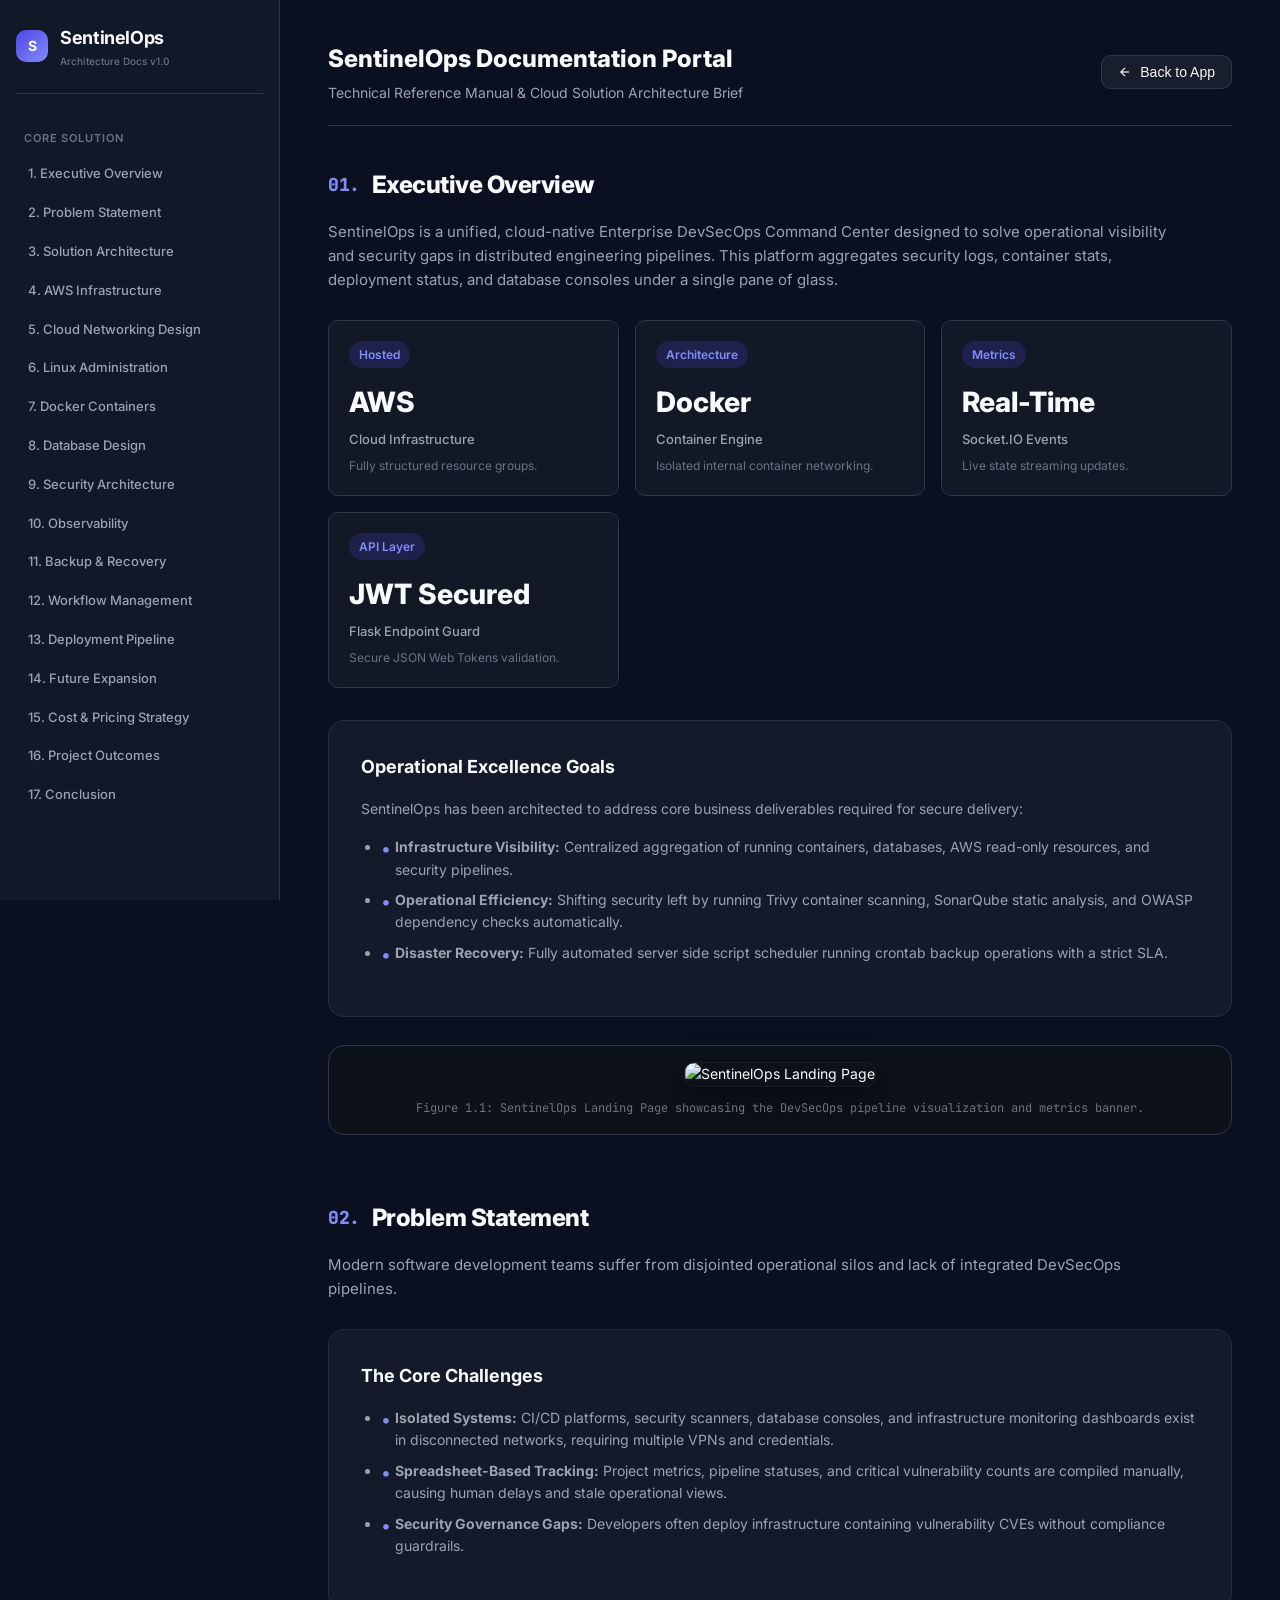
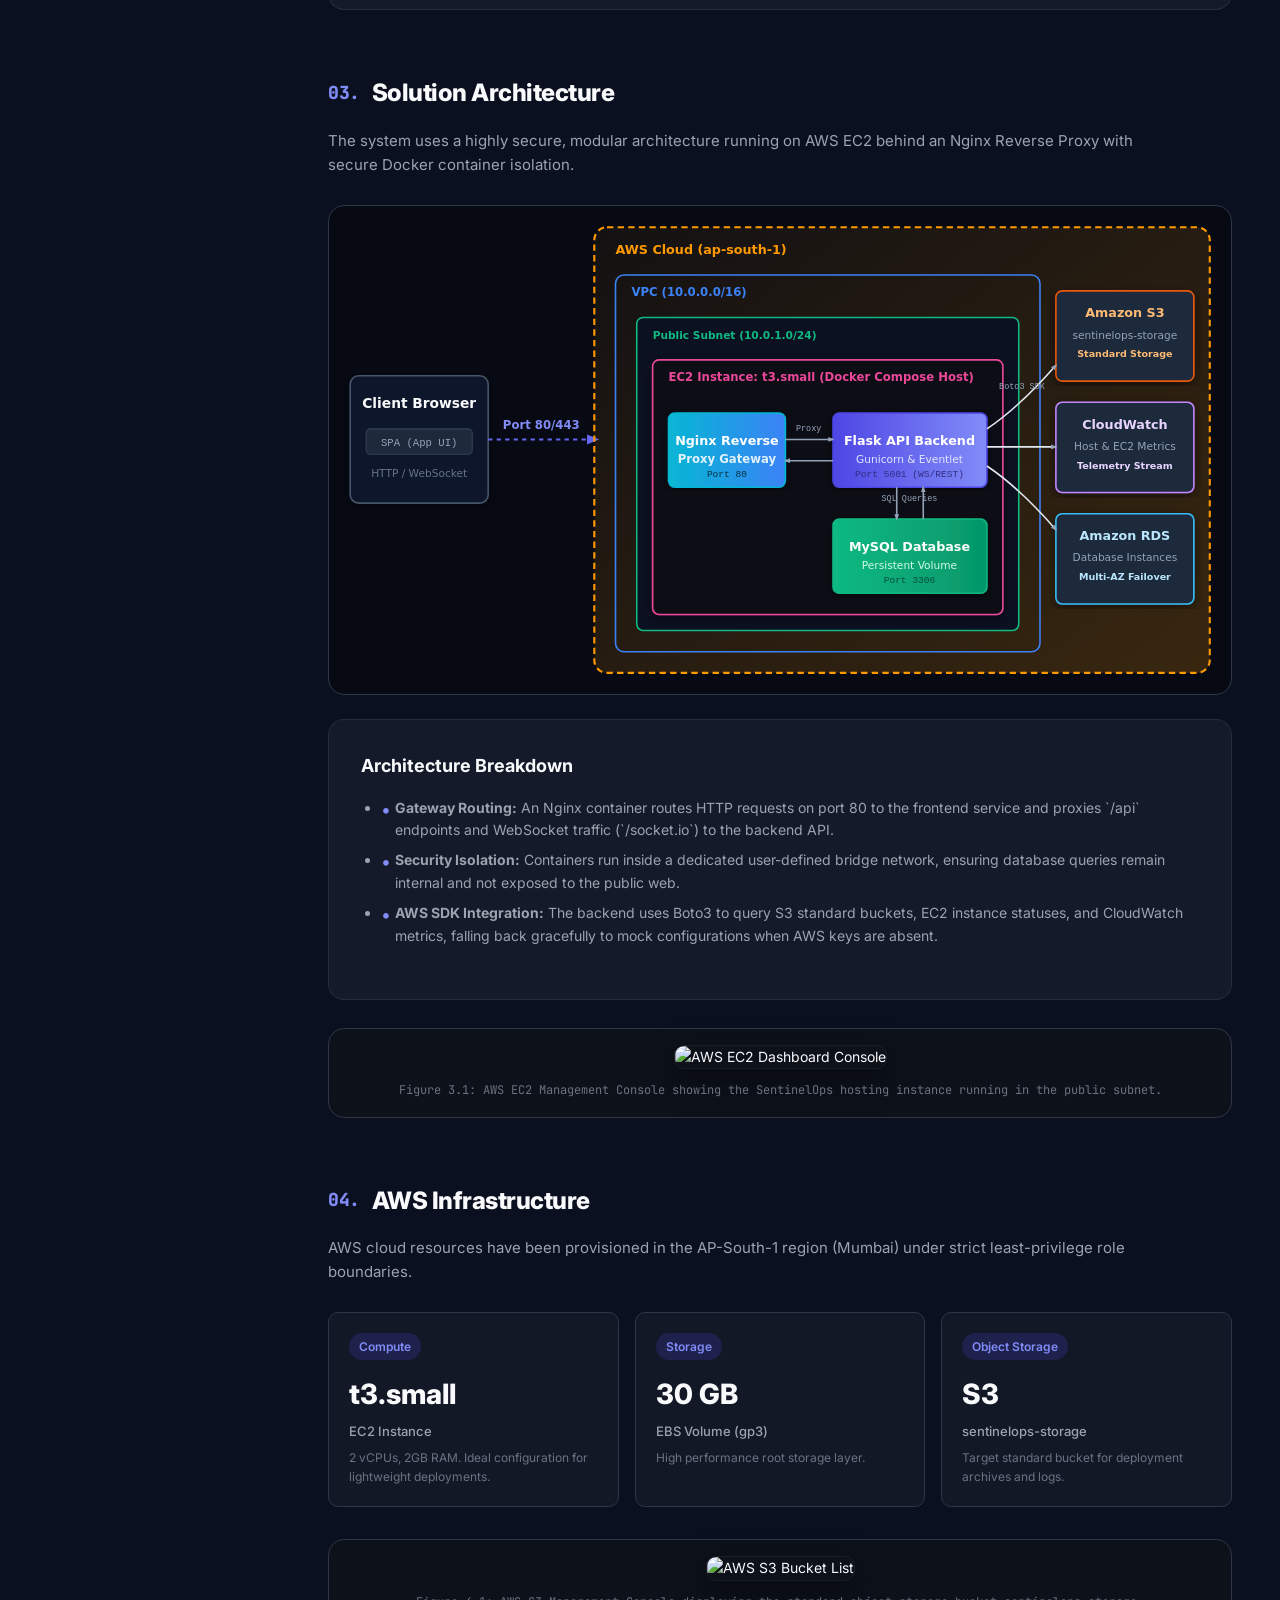
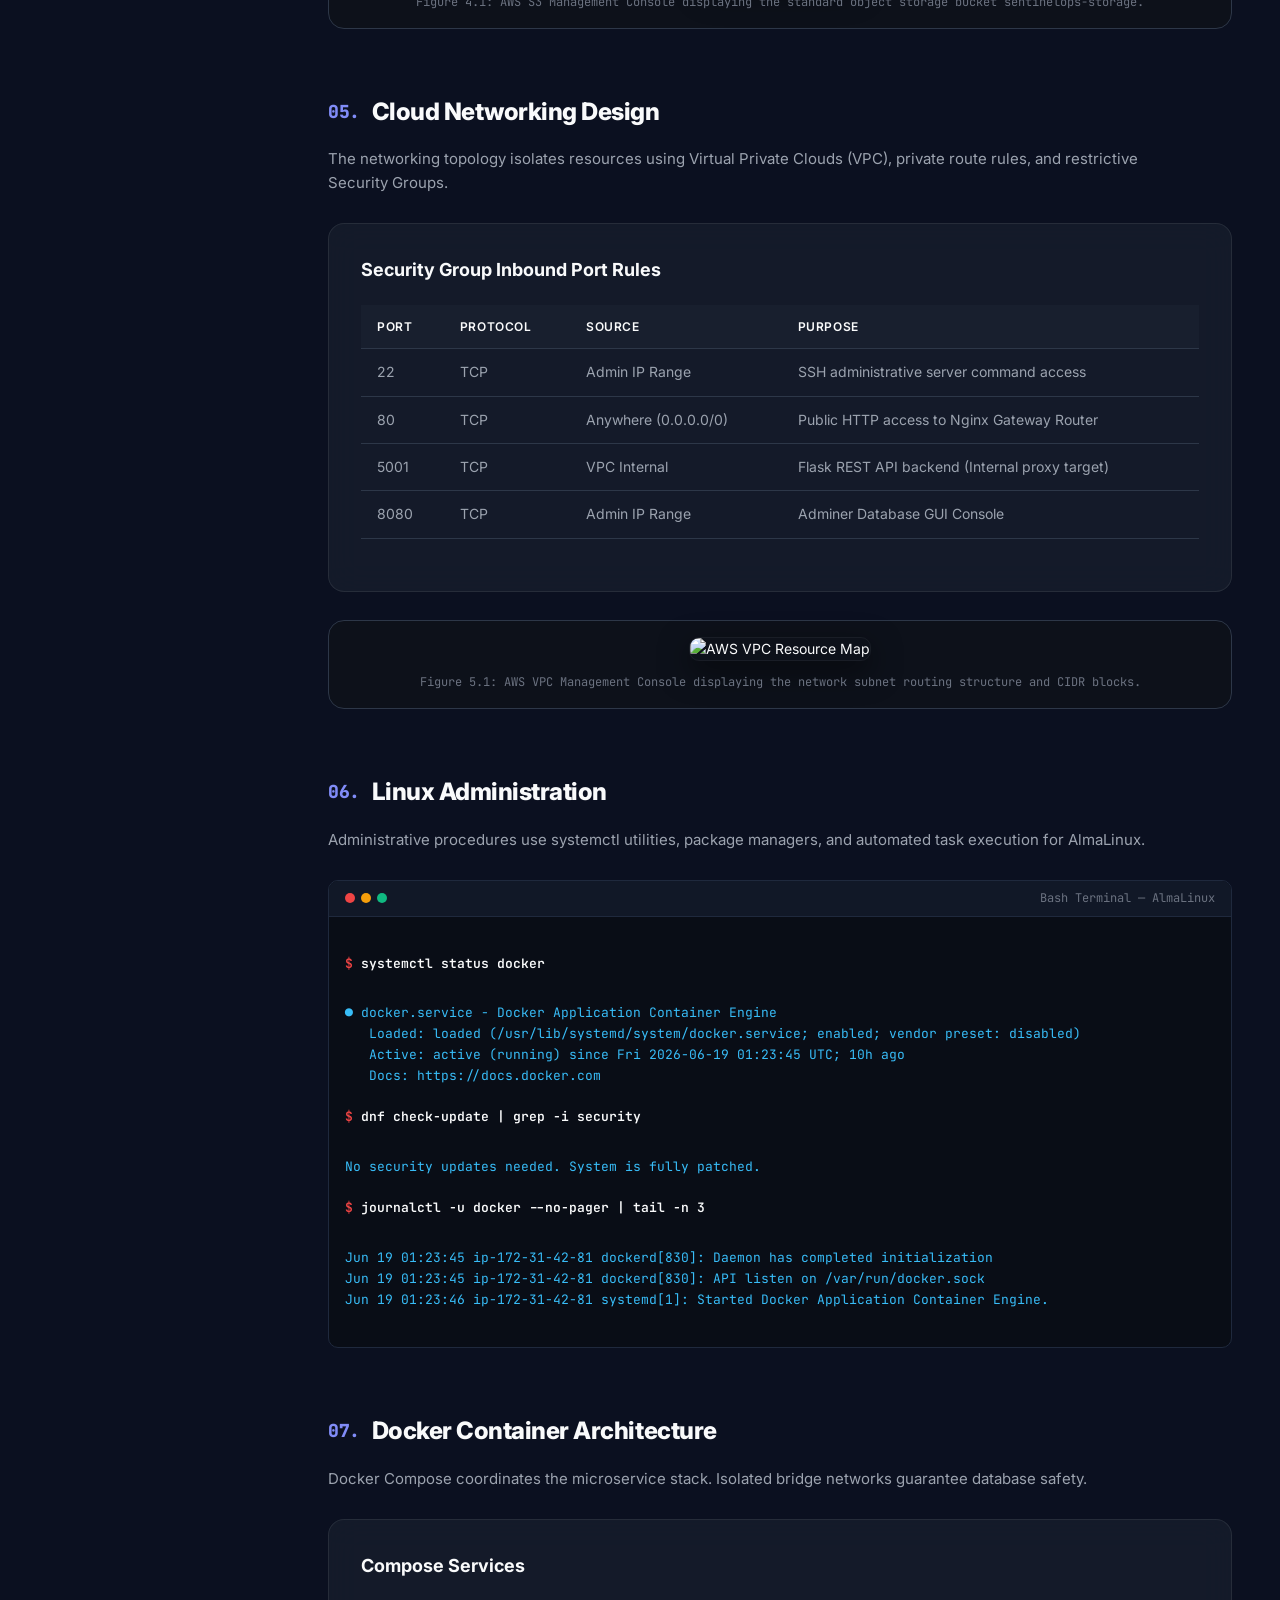
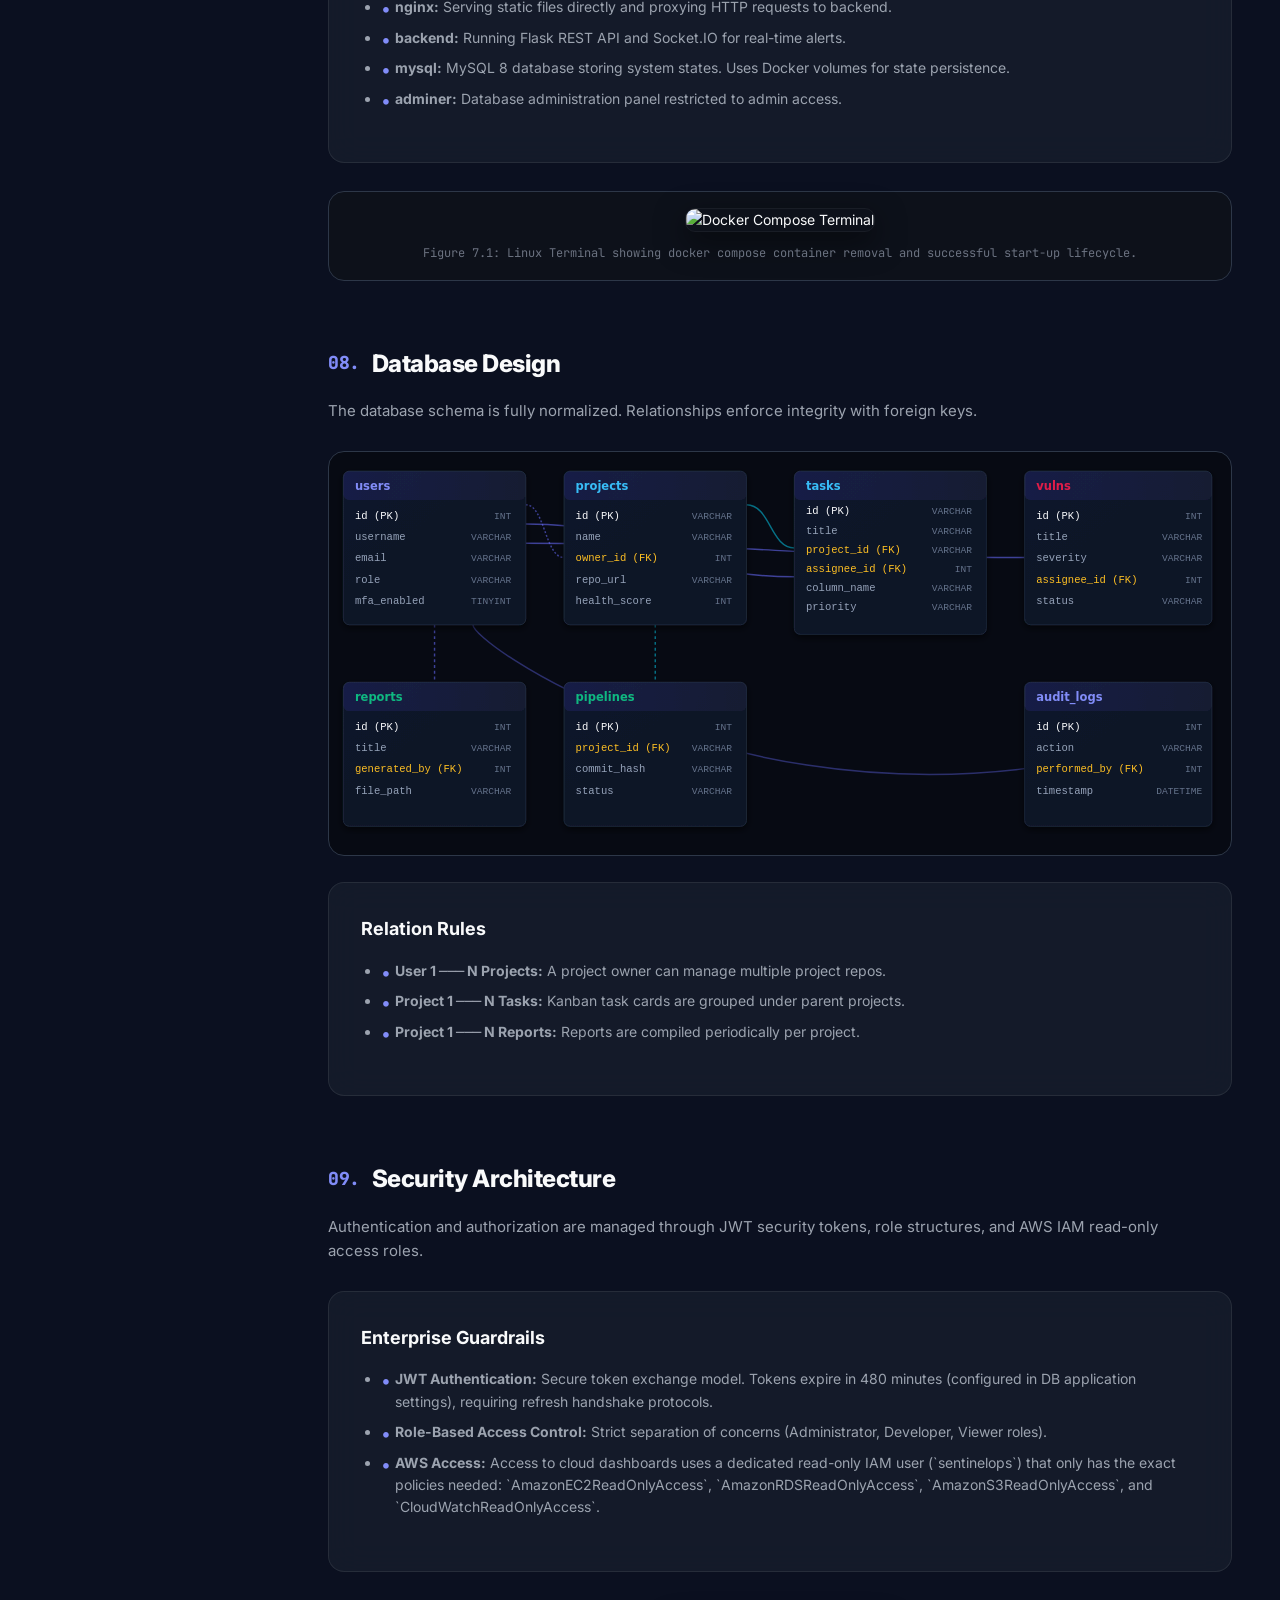
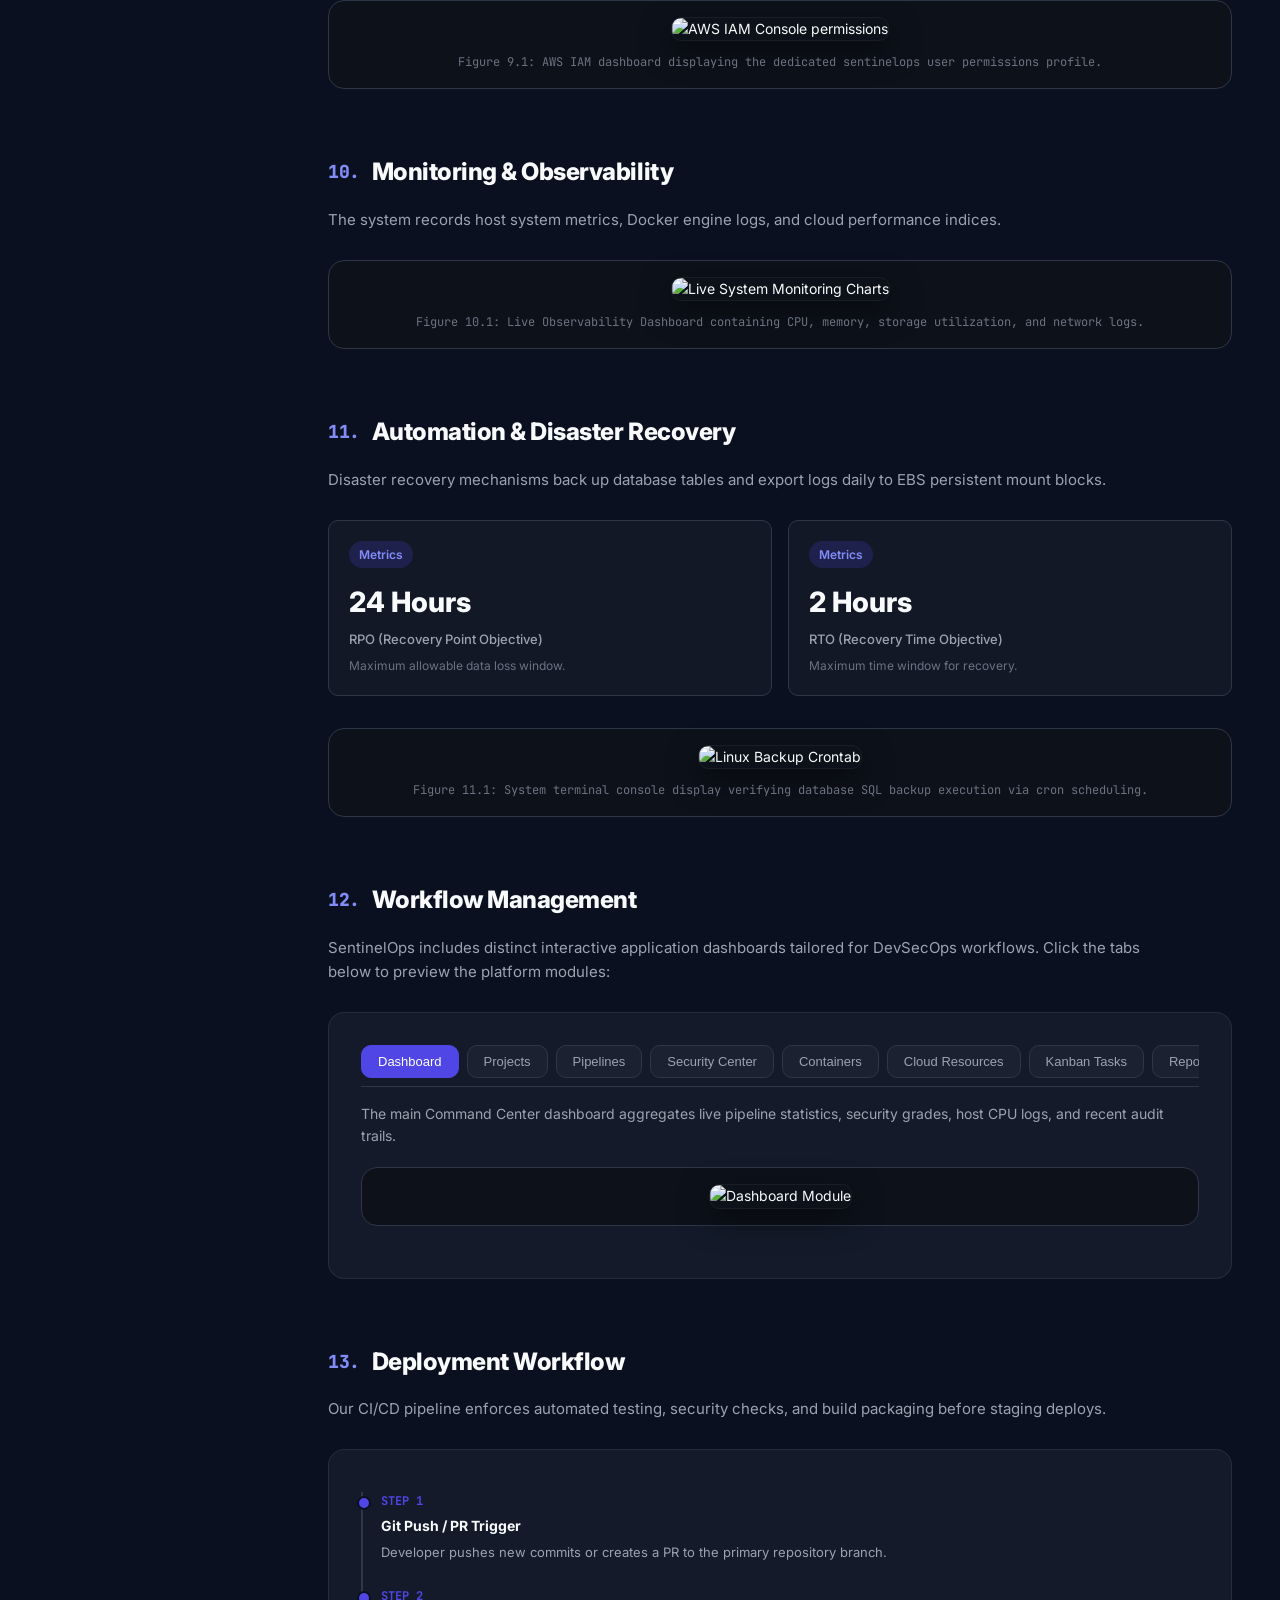
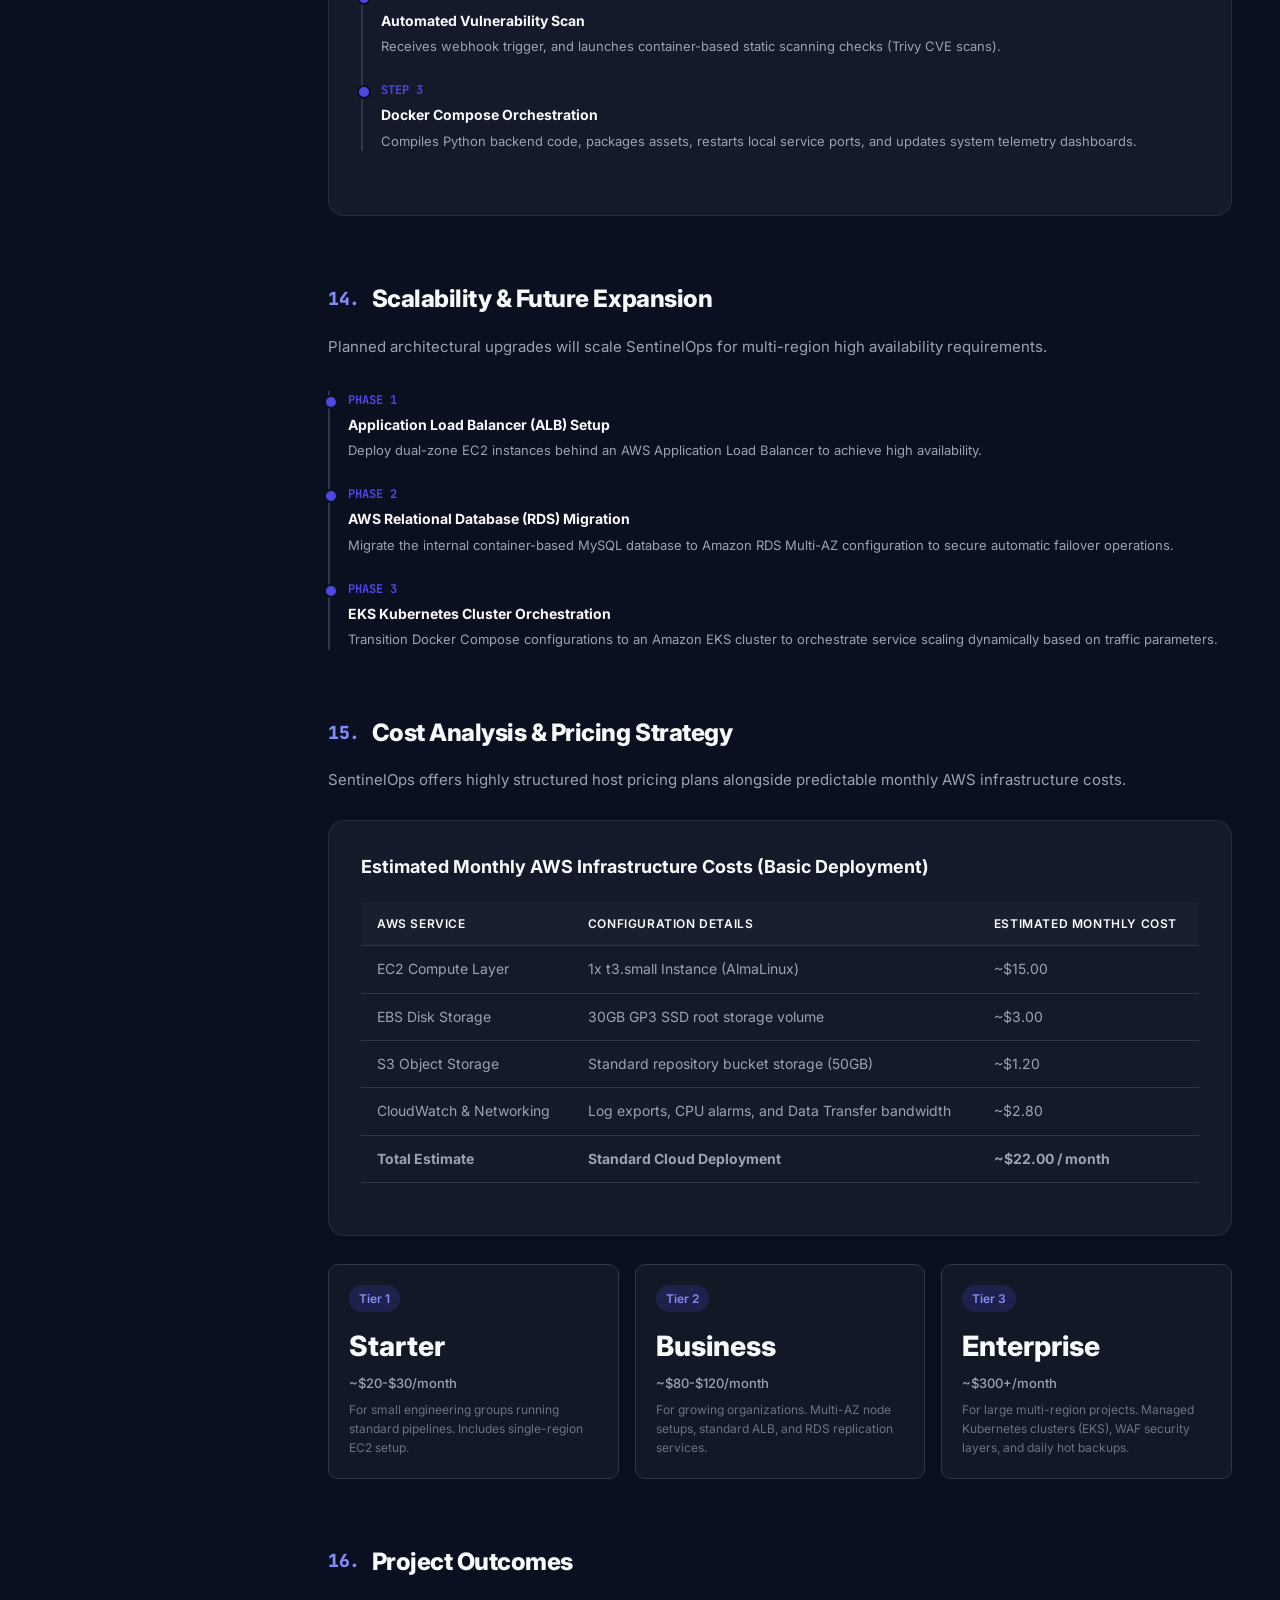
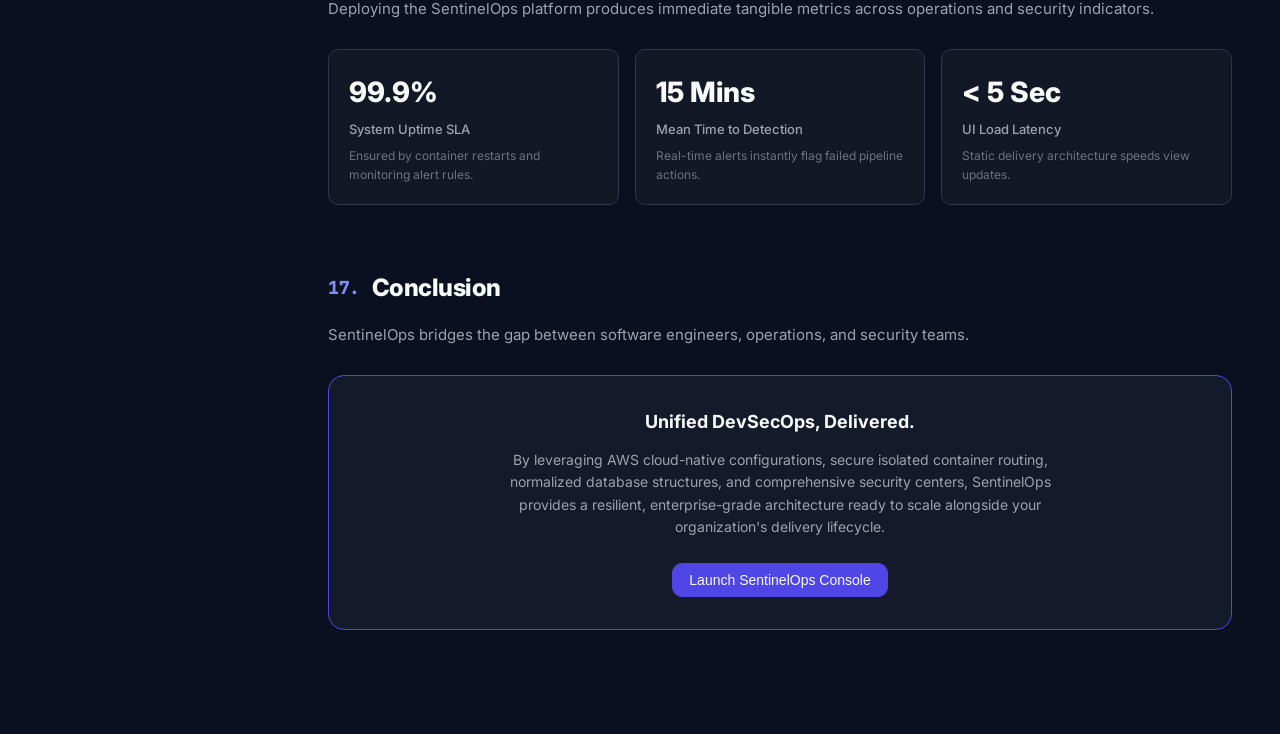
==== commit be81c100: "Update docs with premium architecture and schema diagrams, resolve AWS IP hostname connection issues" ====
--- a/frontend/docs.html
+++ b/frontend/docs.html
@@ -627,21 +627,132 @@
         The system uses a highly secure, modular architecture running on AWS EC2 behind an Nginx Reverse Proxy with secure Docker container isolation.
       </p>
 
-      <div class="arch-flow-diagram">
-        <div class="flow-row">
-          <div class="flow-box">User / Browser</div>
-          <div class="flow-arrow">➔</div>
-          <div class="flow-box accent">Nginx Reverse Proxy</div>
-          <div class="flow-arrow">➔</div>
-          <div class="flow-box">Flask Backend API (5001)</div>
-        </div>
-        <div class="flow-row" style="margin-top: 10px;">
-          <div style="width: 150px;"></div>
-          <div class="flow-arrow" style="transform: rotate(90deg);">➔</div>
-          <div style="width: 150px;"></div>
-          <div class="flow-arrow" style="transform: rotate(90deg);">➔</div>
-          <div class="flow-box success">MySQL Database (3306)</div>
-        </div>
+      <div class="arch-flow-diagram" style="padding: 0; background: transparent; border: none; box-shadow: none;">
+        <svg xmlns="http://www.w3.org/2000/svg" viewBox="0 0 850 460" width="100%" height="100%" style="border-radius: var(--radius-lg); border: 1px solid var(--border); background: #070a13; box-shadow: var(--shadow);">
+          <!-- Gradients definition -->
+          <defs>
+            <linearGradient id="glow-grad" x1="0%" y1="0%" x2="100%" y2="100%">
+              <stop offset="0%" stop-color="#4F46E5" stop-opacity="0.1" />
+              <stop offset="100%" stop-color="#818CF8" stop-opacity="0" />
+            </linearGradient>
+            <linearGradient id="primary-grad" x1="0%" y1="0%" x2="100%" y2="0%">
+              <stop offset="0%" stop-color="#4F46E5" />
+              <stop offset="100%" stop-color="#818CF8" />
+            </linearGradient>
+            <linearGradient id="accent-grad" x1="0%" y1="0%" x2="100%" y2="0%">
+              <stop offset="0%" stop-color="#06B6D4" />
+              <stop offset="100%" stop-color="#3B82F6" />
+            </linearGradient>
+            <linearGradient id="success-grad" x1="0%" y1="0%" x2="100%" y2="0%">
+              <stop offset="0%" stop-color="#10B981" />
+              <stop offset="100%" stop-color="#059669" />
+            </linearGradient>
+            <linearGradient id="aws-grad" x1="0%" y1="0%" x2="100%" y2="100%">
+              <stop offset="0%" stop-color="#FF9900" stop-opacity="0.05" />
+              <stop offset="100%" stop-color="#FF9900" stop-opacity="0.2" />
+            </linearGradient>
+            <filter id="shadow" x="-5%" y="-5%" width="110%" height="110%">
+              <feDropShadow dx="0" dy="4" stdDeviation="6" flood-color="#000000" flood-opacity="0.5"/>
+            </filter>
+          </defs>
+
+          <!-- Client Layer -->
+          <rect x="20" y="160" width="130" height="120" rx="8" fill="#0f172a" stroke="#475569" stroke-width="1.5" filter="url(#shadow)" />
+          <text x="85" y="190" fill="#f8fafc" font-size="13" font-weight="700" text-anchor="middle" font-family="system-ui, -apple-system, sans-serif">Client Browser</text>
+          <rect x="35" y="210" width="100" height="24" rx="4" fill="#1e293b" stroke="#334155" />
+          <text x="85" y="226" fill="#94a3b8" font-size="10" font-family="monospace" text-anchor="middle">SPA (App UI)</text>
+          <text x="85" y="255" fill="#64748b" font-size="10" text-anchor="middle" font-family="system-ui, sans-serif">HTTP / WebSocket</text>
+
+          <!-- Connections Client -> Gateway -->
+          <path d="M 150 220 L 250 220" fill="none" stroke="#6366f1" stroke-width="2" marker-end="url(#arrow)" stroke-dasharray="4,4" />
+          <text x="200" y="210" fill="#818cf8" font-size="11" font-weight="600" text-anchor="middle" font-family="system-ui, sans-serif">Port 80/443</text>
+
+          <!-- AWS Cloud Boundary -->
+          <rect x="250" y="20" width="580" height="420" rx="12" fill="url(#aws-grad)" stroke="#FF9900" stroke-width="2" stroke-dasharray="6,4" />
+          <text x="270" y="45" fill="#FF9900" font-size="12" font-weight="700" font-family="system-ui, sans-serif">AWS Cloud (ap-south-1)</text>
+
+          <!-- VPC Boundary -->
+          <rect x="270" y="65" width="400" height="355" rx="8" fill="none" stroke="#3b82f6" stroke-width="1.5" />
+          <text x="285" y="85" fill="#3b82f6" font-size="11" font-weight="600" font-family="system-ui, sans-serif">VPC (10.0.0.0/16)</text>
+
+          <!-- Public Subnet Boundary -->
+          <rect x="290" y="105" width="360" height="295" rx="6" fill="#0c1122" stroke="#10b981" stroke-width="1.5" />
+          <text x="305" y="125" fill="#10b981" font-size="10" font-weight="600" font-family="system-ui, sans-serif">Public Subnet (10.0.1.0/24)</text>
+
+          <!-- EC2 Instance -->
+          <rect x="305" y="145" width="330" height="240" rx="6" fill="#0b0f19" stroke="#ec4899" stroke-width="1.5" filter="url(#shadow)" />
+          <text x="320" y="165" fill="#ec4899" font-size="11" font-weight="700" font-family="system-ui, sans-serif">EC2 Instance: t3.small (Docker Compose Host)</text>
+
+          <!-- Containers inside Docker Compose -->
+          <!-- Nginx Gateway -->
+          <rect x="320" y="195" width="110" height="70" rx="6" fill="url(#accent-grad)" stroke="#06B6D4" stroke-width="1.5" filter="url(#shadow)" />
+          <text x="375" y="225" fill="#ffffff" font-size="12" font-weight="700" text-anchor="middle" font-family="system-ui, sans-serif">Nginx Reverse</text>
+          <text x="375" y="242" fill="#e0f2fe" font-size="11" font-weight="600" text-anchor="middle" font-family="system-ui, sans-serif">Proxy Gateway</text>
+          <text x="375" y="255" fill="#083344" font-size="9" font-family="monospace" text-anchor="middle">Port 80</text>
+
+          <!-- Flask API Backend -->
+          <rect x="475" y="195" width="145" height="70" rx="6" fill="url(#primary-grad)" stroke="#4F46E5" stroke-width="1.5" filter="url(#shadow)" />
+          <text x="547" y="225" fill="#ffffff" font-size="12" font-weight="700" text-anchor="middle" font-family="system-ui, sans-serif">Flask API Backend</text>
+          <text x="547" y="242" fill="#e0e7ff" font-size="10" text-anchor="middle" font-family="system-ui, sans-serif">Gunicorn &amp; Eventlet</text>
+          <text x="547" y="255" fill="#312e81" font-size="9" font-family="monospace" text-anchor="middle">Port 5001 (WS/REST)</text>
+
+          <!-- MySQL Database -->
+          <rect x="475" y="295" width="145" height="70" rx="6" fill="url(#success-grad)" stroke="#10B981" stroke-width="1.5" filter="url(#shadow)" />
+          <text x="547" y="325" fill="#ffffff" font-size="12" font-weight="700" text-anchor="middle" font-family="system-ui, sans-serif">MySQL Database</text>
+          <text x="547" y="342" fill="#d1fae5" font-size="10" text-anchor="middle" font-family="system-ui, sans-serif">Persistent Volume</text>
+          <text x="547" y="355" fill="#064e3b" font-size="9" font-family="monospace" text-anchor="middle">Port 3306</text>
+
+          <!-- AWS Integrations (Outside VPC but in AWS Cloud) -->
+          <!-- Amazon S3 -->
+          <rect x="685" y="80" width="130" height="85" rx="6" fill="#1e293b" stroke="#ea580c" stroke-width="1.5" filter="url(#shadow)" />
+          <text x="750" y="105" fill="#fdba74" font-size="12" font-weight="700" text-anchor="middle" font-family="system-ui, sans-serif">Amazon S3</text>
+          <text x="750" y="125" fill="#94a3b8" font-size="10" text-anchor="middle" font-family="system-ui, sans-serif">sentinelops-storage</text>
+          <text x="750" y="142" fill="#fdba74" font-size="9" font-weight="600" text-anchor="middle" font-family="system-ui, sans-serif">Standard Storage</text>
+
+          <!-- Amazon CloudWatch -->
+          <rect x="685" y="185" width="130" height="85" rx="6" fill="#1e293b" stroke="#c084fc" stroke-width="1.5" filter="url(#shadow)" />
+          <text x="750" y="210" fill="#e9d5ff" font-size="12" font-weight="700" text-anchor="middle" font-family="system-ui, sans-serif">CloudWatch</text>
+          <text x="750" y="230" fill="#94a3b8" font-size="10" text-anchor="middle" font-family="system-ui, sans-serif">Host &amp; EC2 Metrics</text>
+          <text x="750" y="248" fill="#e9d5ff" font-size="9" font-weight="600" text-anchor="middle" font-family="system-ui, sans-serif">Telemetry Stream</text>
+
+          <!-- Amazon RDS (Future upgrade / monitored databases) -->
+          <rect x="685" y="290" width="130" height="85" rx="6" fill="#1e293b" stroke="#38bdf8" stroke-width="1.5" filter="url(#shadow)" />
+          <text x="750" y="315" fill="#bae6fd" font-size="12" font-weight="700" text-anchor="middle" font-family="system-ui, sans-serif">Amazon RDS</text>
+          <text x="750" y="335" fill="#94a3b8" font-size="10" text-anchor="middle" font-family="system-ui, sans-serif">Database Instances</text>
+          <text x="750" y="352" fill="#bae6fd" font-size="9" font-weight="600" text-anchor="middle" font-family="system-ui, sans-serif">Multi-AZ Failover</text>
+
+          <!-- Inner connections -->
+          <!-- Nginx proxy -> Flask API -->
+          <path d="M 430 220 L 475 220" fill="none" stroke="#94a3b8" stroke-width="1.5" marker-end="url(#arrow-small)" />
+          <path d="M 475 240 L 430 240" fill="none" stroke="#94a3b8" stroke-width="1.5" marker-end="url(#arrow-small)" />
+          
+          <!-- Flask API -> MySQL -->
+          <path d="M 535 265 L 535 295" fill="none" stroke="#94a3b8" stroke-width="1.5" marker-end="url(#arrow-small)" />
+          <path d="M 560 295 L 560 265" fill="none" stroke="#94a3b8" stroke-width="1.5" marker-end="url(#arrow-small)" />
+
+          <!-- Flask API to AWS Services (Boto3 integration) -->
+          <!-- S3 -->
+          <path d="M 620 210 Q 650 190 685 150" fill="none" stroke="#e2e8f0" stroke-width="1.5" marker-end="url(#arrow-small)" />
+          <!-- CloudWatch -->
+          <path d="M 620 227 L 685 227" fill="none" stroke="#e2e8f0" stroke-width="1.5" marker-end="url(#arrow-small)" />
+          <!-- RDS -->
+          <path d="M 620 245 Q 650 265 685 305" fill="none" stroke="#e2e8f0" stroke-width="1.5" marker-end="url(#arrow-small)" />
+
+          <!-- Legend / Labels -->
+          <text x="547" y="278" fill="#94a3b8" font-size="8" text-anchor="middle" font-family="monospace">SQL Queries</text>
+          <text x="452" y="212" fill="#94a3b8" font-size="8" text-anchor="middle" font-family="monospace">Proxy</text>
+          <text x="653" y="172" fill="#94a3b8" font-size="8" text-anchor="middle" font-family="monospace">Boto3 SDK</text>
+
+          <!-- Marker definitions -->
+          <defs>
+            <marker id="arrow" viewBox="0 0 10 10" refX="6" refY="5" markerWidth="6" markerHeight="6" orient="auto-start-reverse">
+              <path d="M 0 1 L 10 5 L 0 9 z" fill="#6366f1" />
+            </marker>
+            <marker id="arrow-small" viewBox="0 0 10 10" refX="6" refY="5" markerWidth="5" markerHeight="5" orient="auto-start-reverse">
+              <path d="M 0 2 L 8 5 L 0 8 z" fill="#94a3b8" />
+            </marker>
+          </defs>
+        </svg>
       </div>
 
       <div class="glass-card">
@@ -810,36 +921,128 @@
         The database schema is fully normalized. Relationships enforce integrity with foreign keys.
       </p>
 
-      <div class="db-schema-grid">
-        <div class="db-table-box">
-          <div class="db-table-header">users</div>
-          <div class="db-table-field"><span class="db-key">id (PK)</span> <span class="db-type">INT</span></div>
-          <div class="db-table-field">username <span class="db-type">VARCHAR</span></div>
-          <div class="db-table-field">email <span class="db-type">VARCHAR</span></div>
-          <div class="db-table-field">role <span class="db-type">VARCHAR</span></div>
-        </div>
-        <div class="db-table-box">
-          <div class="db-table-header">projects</div>
-          <div class="db-table-field"><span class="db-key">id (PK)</span> <span class="db-type">VARCHAR</span></div>
-          <div class="db-table-field">name <span class="db-type">VARCHAR</span></div>
-          <div class="db-table-field"><span class="db-key">owner_id (FK)</span> <span class="db-type">INT</span></div>
-          <div class="db-table-field">repo <span class="db-type">VARCHAR</span></div>
-        </div>
-        <div class="db-table-box">
-          <div class="db-table-header">tasks</div>
-          <div class="db-table-field"><span class="db-key">id (PK)</span> <span class="db-type">VARCHAR</span></div>
-          <div class="db-table-field">title <span class="db-type">VARCHAR</span></div>
-          <div class="db-table-field"><span class="db-key">project_id (FK)</span> <span class="db-type">VARCHAR</span></div>
-          <div class="db-table-field"><span class="db-key">assignee_id (FK)</span> <span class="db-type">INT</span></div>
-          <div class="db-table-field">tags <span class="db-type">VARCHAR</span></div>
-        </div>
-        <div class="db-table-box">
-          <div class="db-table-header">reports</div>
-          <div class="db-table-field"><span class="db-key">id (PK)</span> <span class="db-type">INT</span></div>
-          <div class="db-table-field">title <span class="db-type">VARCHAR</span></div>
-          <div class="db-table-field"><span class="db-key">generated_by (FK)</span> <span class="db-type">INT</span></div>
-          <div class="db-table-field">file_path <span class="db-type">VARCHAR</span></div>
-        </div>
+      <div class="db-schema-diagram-container" style="margin: 20px 0; background: transparent; border: none; box-shadow: none;">
+        <svg xmlns="http://www.w3.org/2000/svg" viewBox="0 0 940 420" width="100%" height="100%" style="border-radius: var(--radius-lg); border: 1px solid var(--border); background: #070a13; box-shadow: var(--shadow);">
+          <!-- Gradients definition -->
+          <defs>
+            <linearGradient id="db-header-grad" x1="0%" y1="0%" x2="100%" y2="0%">
+              <stop offset="0%" stop-color="#4F46E5" stop-opacity="0.15" />
+              <stop offset="100%" stop-color="#818CF8" stop-opacity="0.05" />
+            </linearGradient>
+            <linearGradient id="db-table-grad" x1="0%" y1="0%" x2="100%" y2="100%">
+              <stop offset="0%" stop-color="#0f172a" />
+              <stop offset="100%" stop-color="#0e1325" />
+            </linearGradient>
+            <filter id="db-shadow" x="-5%" y="-5%" width="110%" height="110%">
+              <feDropShadow dx="0" dy="3" stdDeviation="4" flood-color="#000000" flood-opacity="0.6"/>
+            </filter>
+          </defs>
+
+          <!-- RELATION LINES (rendered underneath tables) -->
+          <!-- users.id -> projects.owner_id -->
+          <path d="M 205 55 C 225 55, 225 110, 245 110" fill="none" stroke="#6366f1" stroke-width="1.5" opacity="0.6" stroke-dasharray="2,2" />
+          <!-- users.id -> tasks.assignee_id -->
+          <path d="M 205 75 C 345 75, 345 130, 485 130" fill="none" stroke="#6366f1" stroke-width="1.5" opacity="0.6" />
+          <!-- users.id -> vulns.assignee_id -->
+          <path d="M 205 95 C 465 95, 465 110, 725 110" fill="none" stroke="#6366f1" stroke-width="1.5" opacity="0.6" />
+          <!-- users.id -> reports.generated_by -->
+          <path d="M 110 180 L 110 240" fill="none" stroke="#6366f1" stroke-width="1.5" opacity="0.6" stroke-dasharray="3,3" />
+          <!-- users.id -> audit_logs.performed_by -->
+          <path d="M 150 180 C 150 200, 400 370, 725 330" fill="none" stroke="#6366f1" stroke-width="1.5" opacity="0.4" />
+          <!-- projects.id -> tasks.project_id -->
+          <path d="M 435 55 C 460 55, 460 100, 485 100" fill="none" stroke="#06b6d4" stroke-width="1.5" opacity="0.6" />
+          <!-- projects.id -> pipelines.project_id -->
+          <path d="M 340 180 L 340 240" fill="none" stroke="#06b6d4" stroke-width="1.5" opacity="0.6" stroke-dasharray="3,3" />
+
+          <!-- TABLE: users -->
+          <g filter="url(#db-shadow)">
+            <rect x="15" y="20" width="190" height="160" rx="6" fill="url(#db-table-grad)" stroke="#1e293b" stroke-width="1" />
+            <rect x="15" y="20" width="190" height="30" rx="6" fill="url(#db-header-grad)" />
+            <text x="27" y="40" fill="#818cf8" font-size="12" font-weight="700" font-family="system-ui, sans-serif">users</text>
+            <!-- Columns -->
+            <text x="27" y="70" fill="#f8fafc" font-size="11" font-family="monospace">id (PK)</text> <text x="190" y="70" fill="#64748b" font-size="10" font-family="monospace" text-anchor="end">INT</text>
+            <text x="27" y="92" fill="#94a3b8" font-size="11" font-family="monospace">username</text> <text x="190" y="92" fill="#64748b" font-size="10" font-family="monospace" text-anchor="end">VARCHAR</text>
+            <text x="27" y="114" fill="#94a3b8" font-size="11" font-family="monospace">email</text> <text x="190" y="114" fill="#64748b" font-size="10" font-family="monospace" text-anchor="end">VARCHAR</text>
+            <text x="27" y="136" fill="#94a3b8" font-size="11" font-family="monospace">role</text> <text x="190" y="136" fill="#64748b" font-size="10" font-family="monospace" text-anchor="end">VARCHAR</text>
+            <text x="27" y="158" fill="#94a3b8" font-size="11" font-family="monospace">mfa_enabled</text> <text x="190" y="158" fill="#64748b" font-size="10" font-family="monospace" text-anchor="end">TINYINT</text>
+          </g>
+
+          <!-- TABLE: projects -->
+          <g filter="url(#db-shadow)">
+            <rect x="245" y="20" width="190" height="160" rx="6" fill="url(#db-table-grad)" stroke="#1e293b" stroke-width="1" />
+            <rect x="245" y="20" width="190" height="30" rx="6" fill="url(#db-header-grad)" />
+            <text x="257" y="40" fill="#38bdf8" font-size="12" font-weight="700" font-family="system-ui, sans-serif">projects</text>
+            <!-- Columns -->
+            <text x="257" y="70" fill="#f8fafc" font-size="11" font-family="monospace">id (PK)</text> <text x="420" y="70" fill="#64748b" font-size="10" font-family="monospace" text-anchor="end">VARCHAR</text>
+            <text x="257" y="92" fill="#94a3b8" font-size="11" font-family="monospace">name</text> <text x="420" y="92" fill="#64748b" font-size="10" font-family="monospace" text-anchor="end">VARCHAR</text>
+            <text x="257" y="114" fill="#fbbf24" font-size="11" font-family="monospace">owner_id (FK)</text> <text x="420" y="114" fill="#64748b" font-size="10" font-family="monospace" text-anchor="end">INT</text>
+            <text x="257" y="136" fill="#94a3b8" font-size="11" font-family="monospace">repo_url</text> <text x="420" y="136" fill="#64748b" font-size="10" font-family="monospace" text-anchor="end">VARCHAR</text>
+            <text x="257" y="158" fill="#94a3b8" font-size="11" font-family="monospace">health_score</text> <text x="420" y="158" fill="#64748b" font-size="10" font-family="monospace" text-anchor="end">INT</text>
+          </g>
+
+          <!-- TABLE: tasks -->
+          <g filter="url(#db-shadow)">
+            <rect x="485" y="20" width="200" height="170" rx="6" fill="url(#db-table-grad)" stroke="#1e293b" stroke-width="1" />
+            <rect x="485" y="20" width="200" height="30" rx="6" fill="url(#db-header-grad)" />
+            <text x="497" y="40" fill="#38bdf8" font-size="12" font-weight="700" font-family="system-ui, sans-serif">tasks</text>
+            <!-- Columns -->
+            <text x="497" y="65" fill="#f8fafc" font-size="11" font-family="monospace">id (PK)</text> <text x="670" y="65" fill="#64748b" font-size="10" font-family="monospace" text-anchor="end">VARCHAR</text>
+            <text x="497" y="85" fill="#94a3b8" font-size="11" font-family="monospace">title</text> <text x="670" y="85" fill="#64748b" font-size="10" font-family="monospace" text-anchor="end">VARCHAR</text>
+            <text x="497" y="105" fill="#fbbf24" font-size="11" font-family="monospace">project_id (FK)</text> <text x="670" y="105" fill="#64748b" font-size="10" font-family="monospace" text-anchor="end">VARCHAR</text>
+            <text x="497" y="125" fill="#fbbf24" font-size="11" font-family="monospace">assignee_id (FK)</text> <text x="670" y="125" fill="#64748b" font-size="10" font-family="monospace" text-anchor="end">INT</text>
+            <text x="497" y="145" fill="#94a3b8" font-size="11" font-family="monospace">column_name</text> <text x="670" y="145" fill="#64748b" font-size="10" font-family="monospace" text-anchor="end">VARCHAR</text>
+            <text x="497" y="165" fill="#94a3b8" font-size="11" font-family="monospace">priority</text> <text x="670" y="165" fill="#64748b" font-size="10" font-family="monospace" text-anchor="end">VARCHAR</text>
+          </g>
+
+          <!-- TABLE: vulns -->
+          <g filter="url(#db-shadow)">
+            <rect x="725" y="20" width="195" height="160" rx="6" fill="url(#db-table-grad)" stroke="#1e293b" stroke-width="1" />
+            <rect x="725" y="20" width="195" height="30" rx="6" fill="url(#db-header-grad)" />
+            <text x="737" y="40" fill="#e11d48" font-size="12" font-weight="700" font-family="system-ui, sans-serif">vulns</text>
+            <!-- Columns -->
+            <text x="737" y="70" fill="#f8fafc" font-size="11" font-family="monospace">id (PK)</text> <text x="910" y="70" fill="#64748b" font-size="10" font-family="monospace" text-anchor="end">INT</text>
+            <text x="737" y="92" fill="#94a3b8" font-size="11" font-family="monospace">title</text> <text x="910" y="92" fill="#64748b" font-size="10" font-family="monospace" text-anchor="end">VARCHAR</text>
+            <text x="737" y="114" fill="#94a3b8" font-size="11" font-family="monospace">severity</text> <text x="910" y="114" fill="#64748b" font-size="10" font-family="monospace" text-anchor="end">VARCHAR</text>
+            <text x="737" y="136" fill="#fbbf24" font-size="11" font-family="monospace">assignee_id (FK)</text> <text x="910" y="136" fill="#64748b" font-size="10" font-family="monospace" text-anchor="end">INT</text>
+            <text x="737" y="158" fill="#94a3b8" font-size="11" font-family="monospace">status</text> <text x="910" y="158" fill="#64748b" font-size="10" font-family="monospace" text-anchor="end">VARCHAR</text>
+          </g>
+
+          <!-- TABLE: reports -->
+          <g filter="url(#db-shadow)">
+            <rect x="15" y="240" width="190" height="150" rx="6" fill="url(#db-table-grad)" stroke="#1e293b" stroke-width="1" />
+            <rect x="15" y="240" width="190" height="30" rx="6" fill="url(#db-header-grad)" />
+            <text x="27" y="260" fill="#10b981" font-size="12" font-weight="700" font-family="system-ui, sans-serif">reports</text>
+            <!-- Columns -->
+            <text x="27" y="290" fill="#f8fafc" font-size="11" font-family="monospace">id (PK)</text> <text x="190" y="290" fill="#64748b" font-size="10" font-family="monospace" text-anchor="end">INT</text>
+            <text x="27" y="312" fill="#94a3b8" font-size="11" font-family="monospace">title</text> <text x="190" y="312" fill="#64748b" font-size="10" font-family="monospace" text-anchor="end">VARCHAR</text>
+            <text x="27" y="334" fill="#fbbf24" font-size="11" font-family="monospace">generated_by (FK)</text> <text x="190" y="334" fill="#64748b" font-size="10" font-family="monospace" text-anchor="end">INT</text>
+            <text x="27" y="356" fill="#94a3b8" font-size="11" font-family="monospace">file_path</text> <text x="190" y="356" fill="#64748b" font-size="10" font-family="monospace" text-anchor="end">VARCHAR</text>
+          </g>
+
+          <!-- TABLE: pipelines -->
+          <g filter="url(#db-shadow)">
+            <rect x="245" y="240" width="190" height="150" rx="6" fill="url(#db-table-grad)" stroke="#1e293b" stroke-width="1" />
+            <rect x="245" y="240" width="190" height="30" rx="6" fill="url(#db-header-grad)" />
+            <text x="257" y="260" fill="#10b981" font-size="12" font-weight="700" font-family="system-ui, sans-serif">pipelines</text>
+            <!-- Columns -->
+            <text x="257" y="290" fill="#f8fafc" font-size="11" font-family="monospace">id (PK)</text> <text x="420" y="290" fill="#64748b" font-size="10" font-family="monospace" text-anchor="end">INT</text>
+            <text x="257" y="312" fill="#fbbf24" font-size="11" font-family="monospace">project_id (FK)</text> <text x="420" y="312" fill="#64748b" font-size="10" font-family="monospace" text-anchor="end">VARCHAR</text>
+            <text x="257" y="334" fill="#94a3b8" font-size="11" font-family="monospace">commit_hash</text> <text x="420" y="334" fill="#64748b" font-size="10" font-family="monospace" text-anchor="end">VARCHAR</text>
+            <text x="257" y="356" fill="#94a3b8" font-size="11" font-family="monospace">status</text> <text x="420" y="356" fill="#64748b" font-size="10" font-family="monospace" text-anchor="end">VARCHAR</text>
+          </g>
+
+          <!-- TABLE: audit_logs -->
+          <g filter="url(#db-shadow)">
+            <rect x="725" y="240" width="195" height="150" rx="6" fill="url(#db-table-grad)" stroke="#1e293b" stroke-width="1" />
+            <rect x="725" y="240" width="195" height="30" rx="6" fill="url(#db-header-grad)" />
+            <text x="737" y="260" fill="#818cf8" font-size="12" font-weight="700" font-family="system-ui, sans-serif">audit_logs</text>
+            <!-- Columns -->
+            <text x="737" y="290" fill="#f8fafc" font-size="11" font-family="monospace">id (PK)</text> <text x="910" y="290" fill="#64748b" font-size="10" font-family="monospace" text-anchor="end">INT</text>
+            <text x="737" y="312" fill="#94a3b8" font-size="11" font-family="monospace">action</text> <text x="910" y="312" fill="#64748b" font-size="10" font-family="monospace" text-anchor="end">VARCHAR</text>
+            <text x="737" y="334" fill="#fbbf24" font-size="11" font-family="monospace">performed_by (FK)</text> <text x="910" y="334" fill="#64748b" font-size="10" font-family="monospace" text-anchor="end">INT</text>
+            <text x="737" y="356" fill="#94a3b8" font-size="11" font-family="monospace">timestamp</text> <text x="910" y="356" fill="#64748b" font-size="10" font-family="monospace" text-anchor="end">DATETIME</text>
+          </g>
+        </svg>
       </div>
 
       <div class="glass-card">
@@ -1000,20 +1203,29 @@
         Our CI/CD pipeline enforces automated testing, security checks, and build packaging before staging deploys.
       </p>
 
-      <div class="arch-flow-diagram">
-        <div class="flow-row">
-          <div class="flow-box">1. Git Push / PR</div>
-          <div class="flow-arrow">➔</div>
-          <div class="flow-box accent">2. Git Hook Trigger</div>
-          <div class="flow-arrow">➔</div>
-          <div class="flow-box">3. Trivy Security Scan</div>
-        </div>
-        <div class="flow-row" style="margin-top: 10px;">
-          <div class="flow-box success">6. Active Web Server</div>
-          <div class="flow-arrow">⮈</div>
-          <div class="flow-box accent">5. Docker Build / Deploy</div>
-          <div class="flow-arrow">⮈</div>
-          <div class="flow-box">4. Unit Verification Tests</div>
+      <div class="glass-card" style="margin-top: 15px;">
+        <div class="timeline" style="margin-top: 10px;">
+          <div class="timeline-item">
+            <div class="timeline-date">Step 1</div>
+            <div class="timeline-content">
+              <h4>Git Push / PR Trigger</h4>
+              <p>Developer pushes new commits or creates a PR to the primary repository branch.</p>
+            </div>
+          </div>
+          <div class="timeline-item">
+            <div class="timeline-date">Step 2</div>
+            <div class="timeline-content">
+              <h4>Automated Vulnerability Scan</h4>
+              <p>Receives webhook trigger, and launches container-based static scanning checks (Trivy CVE scans).</p>
+            </div>
+          </div>
+          <div class="timeline-item">
+            <div class="timeline-date">Step 3</div>
+            <div class="timeline-content">
+              <h4>Docker Compose Orchestration</h4>
+              <p>Compiles Python backend code, packages assets, restarts local service ports, and updates system telemetry dashboards.</p>
+            </div>
+          </div>
         </div>
       </div>
     </section>
